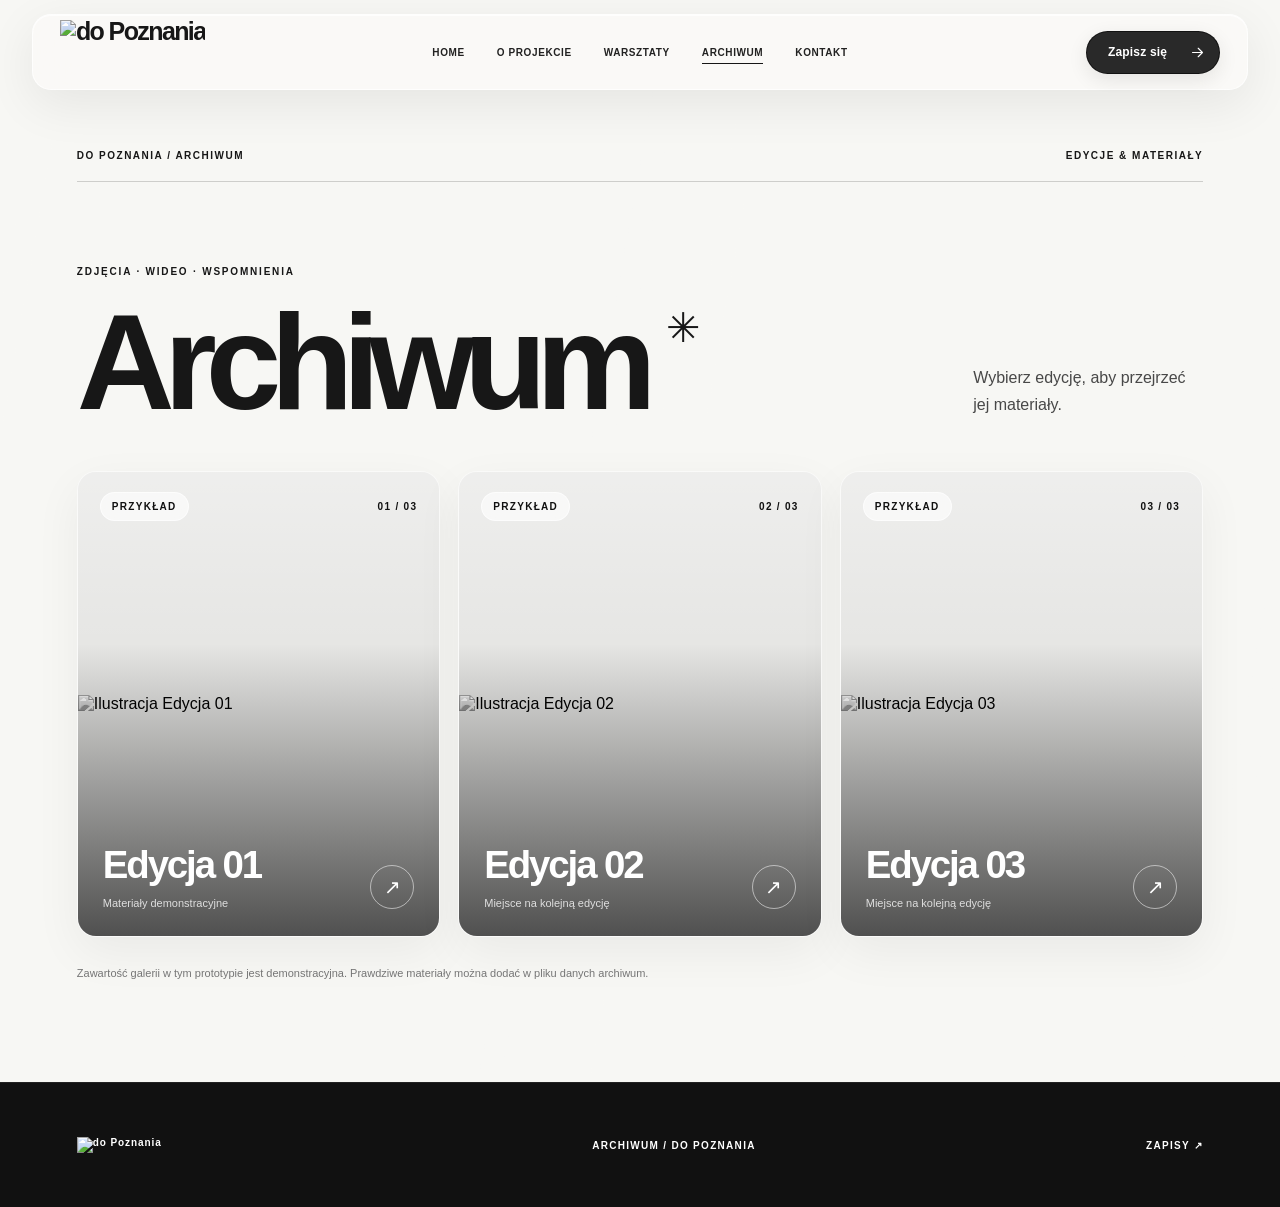
==== archiwum.html @ 4ca36627 "Add files via upload" ====
<!doctype html><html lang="pl"><head><meta charset="utf-8"><meta name="viewport" content="width=device-width,initial-scale=1"><title>Archiwum — do Poznania</title><meta name="description" content="Archiwum zdjęć i filmów z edycji do Poznania."><link rel="stylesheet" href="styles.css"><link rel="stylesheet" href="archive.css"></head><body class="archive-page">
<header class="header archive-header"><a class="brand" href="./index.html#start" aria-label="do Poznania — strona główna"><img class="logo-art" src="assets/original-logo-extracted.png" alt="do Poznania"></a><nav class="header__nav" aria-label="Nawigacja główna"><a href="./index.html#start">HOME</a><a href="./index.html#idea">O PROJEKCIE</a><a href="./index.html#upcoming">WARSZTATY</a><a href="./archiwum.html" class="active" aria-current="page">ARCHIWUM</a><a href="./index.html#contact">KONTAKT</a></nav><div class="header__right"><a class="header__cta" href="./index.html#zapisz-sie"><span>Zapisz się</span><svg viewBox="0 0 24 24" fill="none" aria-hidden="true"><path d="M5 12h14m-6-6 6 6-6 6" stroke="currentColor" stroke-width="1.6" stroke-linecap="round" stroke-linejoin="round"/></svg></a><button class="menu-btn" id="archiveMenuButton" aria-label="Otwórz menu" aria-expanded="false" aria-controls="archiveMenu"><i></i><i></i><span>MENU</span></button></div></header>
<div class="archive-mobile-menu" id="archiveMenu" hidden><a href="./index.html">Home</a><a href="./index.html#idea">O projekcie</a><a href="./index.html#upcoming">Warsztaty</a><a href="./archiwum.html">Archiwum</a><a href="./index.html#contact">Kontakt</a><a href="./index.html#zapisz-sie">Zapisz się</a></div>
<main class="archive-main"><div class="archive-ambient" aria-hidden="true"></div><div class="archive-shell"><div class="archive-topline"><span>DO POZNANIA / ARCHIWUM</span><span>EDYCJE & MATERIAŁY</span></div><div id="archiveLanding" class="archive-landing"><header class="archive-intro"><div><span class="archive-kicker">ZDJĘCIA · WIDEO · WSPOMNIENIA</span><h1>Archiwum<span class="archive-title-star">✳</span></h1></div><p>Wybierz edycję, aby przejrzeć jej materiały.</p></header><div class="edition-grid" id="editionGrid"></div><p class="archive-info">Zawartość galerii w tym prototypie jest demonstracyjna. Prawdziwe materiały można dodać w pliku danych archiwum.</p></div><section id="editionView" class="edition-view" hidden aria-live="polite"><div class="edition-toolbar"><button id="backToEditions" class="back-link" type="button">← Wszystkie edycje</button><span id="editionPosition">ARCHIWUM / EDYCJA</span></div><div class="edition-heading"><div><span class="archive-kicker">ARCHIWUM / WYBRANA EDYCJA</span><h2 id="editionTitle">Edycja</h2><p id="editionSubtitle"></p></div><div class="edition-counter"><span id="editionCount">00</span><small>MATERIAŁÓW</small></div></div><div class="gallery-controls"><div class="gallery-filters" role="group" aria-label="Filtruj materiały"><button data-filter="all" class="active" aria-pressed="true">Wszystko</button><button data-filter="photo" aria-pressed="false">Zdjęcia</button><button data-filter="video" aria-pressed="false">Wideo</button></div><span id="filterCount" class="filter-count"></span></div><div class="media-grid" id="mediaGrid"></div><div class="gallery-empty" id="galleryEmpty" hidden><span>✳</span><h3>Brak materiałów</h3><p>Ta edycja nie ma jeszcze plików w wybranej kategorii.</p></div></section></div></main>
<footer class="archive-footer"><a href="./index.html"><img src="assets/logo-white-footer.png" alt="do Poznania"></a><span>ARCHIWUM / DO POZNANIA</span><a href="./index.html#zapisz-sie">ZAPISY ↗</a></footer>
<div class="lightbox" id="lightbox" hidden role="dialog" aria-modal="true" aria-label="Podgląd materiału"><div class="lightbox-bar"><span id="lightboxName">MATERIAŁ</span><button type="button" id="lightboxClose" aria-label="Zamknij podgląd">Zamknij ×</button></div><div class="lightbox-content" id="lightboxContent"></div><div class="lightbox-bottom"><button type="button" id="lightboxPrev">← Poprzedni</button><span id="lightboxIndex"></span><button type="button" id="lightboxNext">Następny →</button></div></div><script src="archive-data.js"></script><script src="archive.js"></script></body></html>
---- styles.css ----
:root{--ink:#111;--paper:#faf9f6;--line:#bdbbb5;--sans:Arial,Helvetica,system-ui,sans-serif}*{box-sizing:border-box}html{scroll-behavior:auto}body{margin:0;background:var(--paper);color:var(--ink);font-family:var(--sans);-webkit-font-smoothing:antialiased}button,a{font:inherit}button{cursor:pointer}a{color:inherit;text-decoration:none}button:focus-visible,a:focus-visible{outline:2px solid #111;outline-offset:5px}button:disabled{cursor:not-allowed}::selection{background:#101010;color:white}.header{position:fixed;inset:0 0 auto 0;height:94px;z-index:30;display:flex;align-items:center;justify-content:space-between;padding:0 4.3%;background:linear-gradient(#faf9f6e0,#faf9f600);pointer-events:none}.header>*{pointer-events:auto}.brand{font-size:25px;font-weight:850;letter-spacing:-1.6px;line-height:.9;white-space:nowrap}.brand>span,.footer-brand>span{font-size:1.2em}.brand small{display:block;font-size:8px;letter-spacing:1.75px;font-weight:600;margin-top:9px}.header__right{display:flex;align-items:center;gap:34px}.header__edition{font-weight:650;font-size:10px;letter-spacing:1.45px}.star{margin:0 9px;font-size:16px}.header__cta{background:#101010;color:#fff;border:1px solid #101010;padding:15px 20px;font-weight:750;letter-spacing:1.35px;font-size:10px;transition:.3s}.header__cta:hover{background:#fff;color:#111}.header__cta span{font-size:16px;margin-left:19px}.menu-btn{display:flex;gap:5px;align-items:center;border:0;background:transparent;padding:11px 0 11px 11px;position:relative}.menu-btn i{display:block;background:#111;width:24px;height:1.5px;position:absolute;top:13px;right:40px}.menu-btn i:nth-child(2){top:20px;width:16px}.menu-btn span{font-size:10px;letter-spacing:1.5px;font-weight:750;margin-left:35px}.rail{position:fixed;z-index:20;right:3.1%;top:50%;transform:translateY(-50%);display:flex;align-items:center;gap:13px;flex-direction:column}.rail__caption,.rail__bottom{font-size:8px;letter-spacing:1.4px;writing-mode:vertical-rl;font-weight:750}.rail__bottom{color:#595959}.rail__track{height:112px;width:1px;background:#aaa;position:relative;overflow:hidden}.rail__track span{position:absolute;top:0;left:0;width:100%;height:0;background:#111;transition:height .08s}.rail__chapters{display:grid;gap:14px;margin:10px 0}.rail__chapters button{border:0;background:none;color:#888;padding:3px;font-size:10px;font-weight:650;transition:.2s}.rail__chapters button.active{color:#111;font-weight:900;transform:scale(1.3)}.journey{position:relative}.stage{position:sticky;top:0;height:100vh;height:100svh;width:100%;overflow:hidden;z-index:0;pointer-events:none;background:#fbfaf8}.stage__media{position:absolute;inset:-3%;transform:scale(1.065);transform-origin:50% 58%;will-change:transform}.stage__media video,.stage__fallback{position:absolute;width:100%;height:100%;object-fit:cover;object-position:center center;inset:0}.stage__fallback{background:url('./assets/road-poster.jpg') center/cover no-repeat;z-index:-1}.stage__wash{position:absolute;inset:0;background:linear-gradient(90deg,rgba(250,249,246,.95) 0%,rgba(250,249,246,.64) 24%,rgba(250,249,246,0) 56%,rgba(250,249,246,.18) 100%);opacity:var(--wash,.66);transition:opacity .2s}.stage__grain{position:absolute;inset:0;opacity:.14;background-image:url("data:image/svg+xml,%3Csvg viewBox='0 0 180 180' xmlns='http://www.w3.org/2000/svg'%3E%3Cfilter id='n'%3E%3CfeTurbulence type='fractalNoise' baseFrequency='.62' numOctaves='2' stitchTiles='stitch'/%3E%3C/filter%3E%3Crect width='100%25' height='100%25' filter='url(%23n)' opacity='.17'/%3E%3C/svg%3E")}.stage__topshade{position:absolute;inset:0 0 auto;height:120px;background:linear-gradient(#faf9f6,transparent)}.stage__bottomshade{position:absolute;inset:auto 0 0;height:140px;background:linear-gradient(transparent,#faf9f6)}.chapter{position:relative;height:105vh;height:105svh;z-index:1;display:flex;align-items:center;padding:100px max(11%,60px) 80px max(7%,42px)}.chapter:first-of-type{margin-top:-100vh;margin-top:-100svh}.chapter__inner{width:min(100%,1220px);margin:auto;position:relative}.chapter__number{position:absolute;left:4.4%;bottom:39px;font-size:10px;font-weight:700;letter-spacing:2px}.eyebrow{display:flex;align-items:center;gap:13px;letter-spacing:2.2px;font-weight:800;font-size:10px;margin-bottom:34px}.eyebrow__line{width:32px;height:1px;background:#111}.chapter h1,.chapter h2{font-weight:900;letter-spacing:-.077em;text-transform:uppercase;line-height:.89;margin:0}.chapter h1{font-size:clamp(60px,8.2vw,145px)}.chapter h2{font-size:clamp(58px,7.3vw,125px)}.chapter h1 em,.chapter h2 em{font-style:normal;font-weight:450;letter-spacing:-.09em}.chapter--hero .chapter__inner{padding:30px 0}.hero__baseline{display:flex;align-items:end;gap:70px;margin-top:28px}.hero__baseline p{font-size:clamp(14px,1.5vw,21px);line-height:1.5;letter-spacing:-.035em;margin:0}.hero__baseline strong{font-weight:800}.text-link{border:0;background:transparent;border-bottom:1px solid #111;padding:0 0 12px;text-align:left;font-size:11px;letter-spacing:1.35px;font-weight:850}.text-link span{display:inline-block;margin-left:24px;font-size:17px;transition:.2s}.text-link:hover span{transform:translate(3px,-3px)}.hero__scroll{display:flex;align-items:center;gap:20px;margin-top:11vh;font-size:9px;font-weight:800;letter-spacing:2px}.scroll-icon{display:grid;place-items:center;border:1px solid #222;border-radius:50%;height:35px;width:35px;font-size:16px}.split{width:min(100%,1180px)}.split.left{margin-left:0;margin-right:auto;max-width:690px}.split.right{margin-left:auto;margin-right:3%;max-width:640px}.chapter__kicker{display:block;font-size:12px;font-weight:850;letter-spacing:1.5px;margin-bottom:18px}.chapter__body{font-size:clamp(16px,1.7vw,23px);line-height:1.4;max-width:500px;letter-spacing:-.035em;font-weight:450;margin:29px 0 26px}.action{border:1px solid #111;background:rgba(250,249,246,.75);color:#111;min-width:250px;padding:18px 20px;display:inline-flex;align-items:center;justify-content:space-between;gap:30px;font-size:10px;font-weight:850;letter-spacing:1.1px;transition:background .25s,color .25s,transform .25s}.action:hover{background:#111;color:#fff;transform:translateY(-3px)}.action span{font-size:19px}.action--black{background:#111;color:#fff}.action--black:hover{background:#fff;color:#111}.event-facts{display:flex;gap:15px;flex-wrap:wrap;margin:24px 0}.event-facts span{font-size:10px;font-weight:800;letter-spacing:1.5px;border:1px solid #999;padding:10px 12px;background:#faf9f6b0}.preview-row{display:flex;gap:20px;align-items:center;margin-top:28px}.preview-thumb{width:150px;height:100px;overflow:hidden;border:1px solid #d2cfc8;background:#fff}.preview-thumb img{width:100%;height:100%;object-fit:cover;filter:contrast(1.3)}.preview-copy{display:flex;flex-direction:column;align-items:start;gap:12px}.preview-copy>span{font-size:9px;font-weight:800;letter-spacing:1px}.finish{text-align:center;padding:1rem 0}.finish .eyebrow{justify-content:center}.finish__small{font-size:12px;font-weight:800;letter-spacing:1.8px;display:block;margin-bottom:22px}.finish h2{font-size:clamp(100px,15vw,235px);line-height:.79}.finish h2 em{font-weight:350}.finish p{font-size:clamp(16px,1.5vw,20px);line-height:1.55;letter-spacing:-.035em;margin:40px 0}.finish__actions{display:flex;justify-content:center;gap:12px;flex-wrap:wrap}.finish__end{display:block;margin-top:7vh;font-size:10px;font-weight:750;letter-spacing:1.8px}footer{min-height:125px;background:#111;color:#fff;display:flex;align-items:center;justify-content:space-between;gap:30px;padding:25px 5%;flex-wrap:wrap}footer>span,footer>button{font-size:9px;letter-spacing:1.2px;font-weight:750}footer button{background:transparent;color:#fff;border:0;padding:12px}.footer-brand{font-size:26px;font-weight:900;letter-spacing:-1.8px}.overlay{position:fixed;z-index:60;inset:0;background:#111;color:#fff;display:flex;flex-direction:column;padding:40px 6%;opacity:0;visibility:hidden;transform:translateY(-25px);transition:.35s}.overlay.open{opacity:1;visibility:visible;transform:none}.overlay__header,.overlay__footer{display:flex;justify-content:space-between;align-items:center;font-size:10px;font-weight:750;letter-spacing:1.5px}.overlay__close{background:transparent;color:#fff;border:1px solid #666;font-size:24px;width:50px;height:50px}.overlay nav{display:grid;margin:auto 0;width:100%}.overlay nav button{display:flex;align-items:baseline;gap:35px;color:#fff;border:0;border-bottom:1px solid #444;background:transparent;padding:12px 0;text-align:left;font-size:clamp(42px,7vw,110px);font-weight:900;letter-spacing:-.075em;line-height:1.05;transition:color .2s,padding-left .2s}.overlay nav button:hover{color:#a9a9a9;padding-left:15px}.overlay nav button small{font-size:12px;font-weight:500;letter-spacing:1px}.overlay nav button>span{font-size:28px;letter-spacing:0;margin-left:auto}.panel-backdrop{position:fixed;inset:0;z-index:70;background:#1119;visibility:hidden;opacity:0;transition:.3s;display:flex;justify-content:flex-end}.panel-backdrop.open{opacity:1;visibility:visible}.panel{background:#faf9f6;width:min(100%,720px);height:100%;padding:35px clamp(25px,5vw,65px);display:flex;flex-direction:column;transform:translateX(100%);transition:.45s cubic-bezier(.2,.7,.15,1);overflow:auto;box-shadow:-20px 0 60px #0002}.panel-backdrop.open .panel{transform:translateX(0)}.panel__top,.panel__bottom{display:flex;justify-content:space-between;gap:20px;font-size:10px;font-weight:800;letter-spacing:1.2px}.panel__top button{border:0;background:transparent;font-weight:850;letter-spacing:1px;font-size:10px}.panel__content{margin:auto 0;padding:60px 0}.panel__content .eyebrow{margin-bottom:20px}.panel__content h2{font-size:clamp(49px,6.5vw,95px);font-weight:900;letter-spacing:-.08em;line-height:.92;margin:0 0 30px;text-transform:uppercase}.panel__content p{font-size:19px;line-height:1.5;letter-spacing:-.025em;max-width:540px}.panel__content .fine{font-size:12px;line-height:1.65;color:#555;letter-spacing:0}.panel__content .panel-fact{border-top:1px solid #bcb9b3;padding:18px 0;display:flex;justify-content:space-between;gap:12px;font-size:12px;font-weight:750}.panel__content .panel-fact b{font-weight:700}.panel__content .panel-cta{margin-top:25px}.panel__bottom{padding-top:26px;border-top:1px solid #aaa}.loading{position:fixed;z-index:100;inset:0;background:#faf9f6;display:flex;align-items:center;justify-content:center;flex-direction:column;gap:18px;transition:opacity .55s,visibility .55s}.loading.done{opacity:0;visibility:hidden}.loading__logo{font-size:clamp(34px,6vw,70px);font-weight:900;letter-spacing:-.08em}.loading__sub{font-size:10px;font-weight:800;letter-spacing:2px}.loading__line{width:130px;height:1px;background:#ccc;overflow:hidden}.loading__line i{display:block;width:40%;height:100%;background:#111;animation:progress 1s infinite alternate}@keyframes progress{from{transform:translateX(-110%)}to{transform:translateX(350%)}}@media(min-width:1400px){.stage__media video{object-position:center 45%}}@media(max-width:850px){.header{height:78px;padding:0 5%}.brand{font-size:21px}.brand small{font-size:6px}.header__edition{display:none}.header__right{gap:16px}.header__cta{padding:12px;font-size:9px}.header__cta span{margin-left:5px}.rail{right:9px;gap:7px}.rail__caption,.rail__bottom{display:none}.rail__track{height:80px}.rail__chapters{gap:10px}.rail__chapters button{font-size:9px}.chapter{padding:90px 47px 75px 6%}.chapter h1{font-size:clamp(48px,10vw,88px)}.chapter h2{font-size:clamp(50px,9vw,90px)}.split.right{margin-right:0}.hero__baseline{gap:20px;align-items:start;flex-direction:column}.hero__scroll{margin-top:9vh}.stage__media video{object-position:center}.stage__wash{background:linear-gradient(90deg,rgba(250,249,246,.9),rgba(250,249,246,.4) 60%,rgba(250,249,246,.1))}.finish h2{font-size:clamp(75px,17vw,148px)}}@media(max-width:520px){.header__cta{display:none}.menu-btn span{font-size:9px}.chapter{height:105svh;padding:95px 38px 75px 7%}.chapter h1{font-size:clamp(47px,11.4vw,67px)}.chapter h2{font-size:clamp(49px,11vw,68px)}.eyebrow{margin-bottom:26px;font-size:9px}.chapter__body{font-size:17px;max-width:320px}.chapter__kicker{font-size:10px}.chapter__number{bottom:28px;left:7%;font-size:9px}.hero__baseline p{font-size:16px}.hero__scroll{font-size:8px}.finish h2{font-size:clamp(70px,17vw,100px)}.finish p{font-size:15px}.finish__small{font-size:9px}.finish__actions{flex-direction:column;align-items:stretch}.finish__actions .action{width:100%}.finish__end{font-size:8px}.preview-thumb{width:115px;height:84px;flex-shrink:0}.preview-copy>span{font-size:8px}.preview-copy .text-link{font-size:9px}.event-facts span{font-size:9px}.stage__media{inset:-12% -35%;}.stage__media video{object-position:52% center}footer{display:grid;gap:15px}.overlay nav button{font-size:clamp(42px,11vw,70px)}.overlay{padding:35px 7%}.panel__content{padding:45px 0}.panel__content h2{font-size:58px}.panel__bottom{font-size:8px}}@media(prefers-reduced-motion:reduce){*,*::before,*::after{scroll-behavior:auto!important;animation-duration:.01ms!important;transition-duration:.01ms!important}.stage__media{transform:none!important}}

/* V3 — restrained identity. The scroll video and its synchronization are unchanged. */
:root{--sans:Inter,"Helvetica Neue",Arial,system-ui,sans-serif}
.header{height:82px;padding:0 4%;background:linear-gradient(to bottom,rgba(250,249,246,.9),rgba(250,249,246,0))}
.brand{display:flex;align-items:center;width:175px;height:55px;overflow:visible}
.brand .logo-art{width:100%;height:100%;object-fit:contain;object-position:left center}
.loading__logo{display:block;width:min(55vw,300px)}.loading__logo .logo-art{display:block;width:100%;height:auto}
.footer-brand{display:block;width:142px}.footer-brand .logo-art{display:block;width:100%;height:auto;filter:invert(1)}
.chapter{padding:90px max(8%,50px) 70px max(7%,42px)}
.chapter__inner{width:min(100%,1160px)}
.chapter h1,.chapter h2,.finish h2{font-family:var(--sans);font-size:clamp(36px,4.4vw,70px);font-weight:450;letter-spacing:-.055em;line-height:1.08;text-transform:none;max-width:550px}
.chapter--hero h1{font-size:clamp(47px,5.6vw,85px);font-weight:450}
.chapter--hero .chapter__inner{padding:0}
.split.left,.split.right{max-width:470px}
.split.right{margin-right:5%}
.eyebrow{font-size:10px;font-weight:500;letter-spacing:1.3px;margin-bottom:15px;gap:10px}
.eyebrow__line{width:21px}
.chapter__body,.finish p{font-size:clamp(13px,1.03vw,16px);font-weight:400;letter-spacing:-.005em;line-height:1.65;max-width:365px;margin:17px 0 18px}
.action--minimal{background:transparent;border:0;border-bottom:1px solid #111;padding:6px 0 9px;min-width:0;display:inline-flex;font-size:11px;font-weight:500;letter-spacing:.01em;text-transform:none;gap:28px}
.action--minimal:hover{background:transparent;color:#111;transform:none;opacity:.55}
.chapter__number{font-size:9px;letter-spacing:1px;font-weight:400;opacity:.6}
.stage__wash{opacity:var(--wash,.4)}
.rail{opacity:.65}
.header__cta{background:transparent;color:#111;border:1px solid #111;font-size:10px;font-weight:500;letter-spacing:.01em;padding:12px 16px}
.header__cta:hover{background:#111;color:#fff}
.menu-btn span{font-weight:500;letter-spacing:.04em}
.overlay nav button{font-size:clamp(34px,5vw,76px);font-weight:450;letter-spacing:-.045em;padding:14px 0}
.panel__content h2{font-size:clamp(36px,4.3vw,63px);font-weight:450;letter-spacing:-.04em;text-transform:none;line-height:1.1}
.panel__content p{font-size:16px}
.panel__content .fine{font-size:12px}
@media(max-width:850px){.chapter h1,.chapter h2,.finish h2{font-size:clamp(33px,7vw,54px)}.chapter--hero h1{font-size:clamp(43px,9vw,65px)}.brand{width:145px}.chapter{padding:85px 54px 70px 7%}.stage__wash{opacity:var(--wash,.58)}}
@media(max-width:520px){.brand{width:132px}.chapter{padding:92px 48px 66px 7%}.chapter h1,.chapter h2,.finish h2{font-size:clamp(32px,9vw,46px)}.chapter--hero h1{font-size:clamp(40px,10vw,54px)}.chapter__body{font-size:13px;max-width:260px}.overlay nav button{font-size:clamp(37px,9vw,52px)}}

/* V4 — editorial typography, readable panels, full-page scroll journey */
:root{--paper:#fbfaf7;--ink:#131313;--sans:"Helvetica Neue",Arial,Helvetica,sans-serif}
html{scroll-padding-top:0;scroll-behavior:smooth}
.header{height:88px;padding:0 clamp(22px,4.2vw,72px);display:grid;grid-template-columns:minmax(155px,1fr) auto minmax(155px,1fr);align-items:center;gap:22px;background:rgba(251,250,247,.88);backdrop-filter:blur(18px);-webkit-backdrop-filter:blur(18px);border-bottom:1px solid rgba(19,19,19,.12)}
.header__nav{display:flex;gap:clamp(15px,2.5vw,40px);align-items:center;justify-content:center;height:100%;white-space:nowrap}
.header__nav a{font-size:10px;letter-spacing:.085em;font-weight:750;color:#222;position:relative;padding:13px 0;transition:opacity .2s}
.header__nav a:after{content:"";height:1px;background:#161616;position:absolute;bottom:7px;left:0;right:100%;transition:right .25s}
.header__nav a:hover:after,.header__nav a.active:after{right:0}
.header__right{justify-content:flex-end;gap:18px}
.header__cta{background:#141414;color:#fff;border:1px solid #141414;font-size:10px;font-weight:750;letter-spacing:.075em;padding:15px 19px;white-space:nowrap;transition:.2s}
.header__cta:hover{background:transparent;color:#111}
.header__cta span{margin-left:16px}
.menu-btn{display:none}
.brand{width:158px;height:69px;overflow:hidden}.brand .logo-art{width:100%;height:100%;object-fit:contain;object-position:left center;mix-blend-mode:multiply}
.chapter{height:105svh;padding:120px clamp(28px,8.2vw,140px) 80px;scroll-margin-top:0}
.chapter__inner{width:100%;margin:auto;max-width:1300px}
.split.left,.split.right{max-width:1300px;margin:auto}
.chapter__card{display:inline-block;min-width:min(390px,100%);max-width:min(465px,100%);padding:clamp(26px,3.1vw,46px);background:rgba(252,251,248,.78);border:1px solid rgba(19,19,19,.13);box-shadow:0 15px 58px rgba(14,14,14,.065);backdrop-filter:blur(22px);-webkit-backdrop-filter:blur(22px);border-radius:3px;position:relative}
.chapter--hero .chapter__card{max-width:min(515px,100%)}
.chapter--hero .chapter__inner{padding:0}
.chapter h1,.chapter h2,.finish h2{font-family:var(--sans);font-weight:690;font-size:clamp(47px,5vw,79px);letter-spacing:-.065em;line-height:1.01;max-width:none;margin:0;text-transform:none}
.chapter--hero h1{font-size:clamp(49px,5.4vw,80px);font-weight:650}
.chapter .eyebrow,.registration-intro .eyebrow{font-size:10px;letter-spacing:.12em;font-weight:730;margin:0 0 20px;display:block}
.chapter__body{font-size:clamp(14px,1.02vw,16px);max-width:370px;line-height:1.6;letter-spacing:-.014em;color:#383838;margin:18px 0 27px}
.chapter__link{border:0;border-bottom:1px solid rgba(10,10,10,.7);background:transparent;padding:0 0 9px;font-size:12px;font-weight:700;letter-spacing:.01em;display:inline-flex;align-items:center;gap:37px;transition:gap .22s,opacity .22s;color:#111;cursor:pointer}
.chapter__link:hover{gap:47px;opacity:.66}
.chapter__link span{font-size:17px}
.chapter--idea .chapter__inner,.chapter--community .chapter__inner{display:flex;justify-content:flex-start}
.chapter--workshops .chapter__inner,.chapter--archive .chapter__inner{display:flex;justify-content:flex-end}
.chapter--destination .chapter__inner{display:flex;justify-content:flex-start}
.chapter__media-tag{display:none}
.rail{right:16px;border:1px solid rgba(0,0,0,.1);border-radius:30px;padding:14px 8px;background:rgba(255,255,255,.8);backdrop-filter:blur(14px);opacity:1}
.rail__chapters{gap:9px}.rail__chapters button{font-size:9px}.rail__track{height:83px}
.stage__wash{background:linear-gradient(90deg,rgba(250,249,246,.54),rgba(250,249,246,.08) 40%,rgba(250,249,246,.03) 70%,rgba(250,249,246,.23));opacity:var(--wash,.45)}
.stage__topshade{height:86px}.stage__bottomshade{height:80px}
.chapter--registration{height:auto;min-height:100svh;display:flex;align-items:center;justify-content:center;padding:145px clamp(25px,7vw,120px) 100px}
.registration-layout{display:grid;grid-template-columns:minmax(220px,.8fr) minmax(0,1.2fr);align-items:center;gap:clamp(30px,5vw,100px);width:min(1160px,100%);margin:auto}
.registration-intro{max-width:430px}.registration-intro h2{font-size:clamp(43px,5vw,78px);font-weight:690;letter-spacing:-.064em;line-height:1.02}.registration-intro p{font-size:16px;line-height:1.65;margin:25px 0;color:#242424;max-width:330px}.registration-note{font-size:11px;line-height:1.65;color:#585858;display:block;max-width:290px}
.registration-glass{background:rgba(255,255,255,.77);backdrop-filter:blur(25px);-webkit-backdrop-filter:blur(25px);border:1px solid rgba(20,20,20,.19);box-shadow:0 20px 85px rgba(0,0,0,.12);padding:clamp(25px,3.4vw,52px);border-radius:5px}
.form-top{display:flex;justify-content:space-between;gap:20px;border-bottom:1px solid #ccc9c3;padding:0 0 25px;margin-bottom:31px;font-size:9px;font-weight:750;letter-spacing:.12em}
.form-grid{display:grid;grid-template-columns:1fr 1fr;gap:20px}
.field{display:flex;flex-direction:column;gap:12px;margin-bottom:27px;font-size:10px;letter-spacing:.07em;font-weight:720}.field small{font-weight:450;font-size:9px;letter-spacing:0}
.field input,.field textarea{width:100%;font:400 14px var(--sans);border:0;border-bottom:1px solid #aba9a2;background:rgba(255,255,255,.34);outline:none;border-radius:0;padding:12px 0;color:#121212;resize:vertical;transition:border-color .2s}
.field input:focus,.field textarea:focus{border-bottom:2px solid #111}.field input::placeholder,.field textarea::placeholder{color:#85827e}
.consent{display:flex;align-items:flex-start;gap:11px;font-size:11px;line-height:1.5;margin:0 0 25px;cursor:pointer}.consent input{accent-color:#111;width:17px;height:17px;flex-shrink:0;margin:0}
.submit-cta{background:#111;color:#fff;border:1px solid #111;display:flex;justify-content:space-between;align-items:center;width:100%;padding:19px 22px;font-size:11px;font-weight:800;letter-spacing:.075em;transition:background .2s,color .2s}.submit-cta:hover{background:transparent;color:#111}.submit-cta span:last-child{font-size:20px}
.form-disclaimer{font-size:10px;line-height:1.65;color:#6b6863;margin:18px 0 0}
.overlay nav a{display:flex;align-items:baseline;gap:30px;color:#fff;border-bottom:1px solid #444;padding:12px 0;font-size:clamp(38px,5vw,75px);font-weight:580;letter-spacing:-.05em;transition:padding-left .2s}
.overlay nav a:hover{padding-left:16px}.overlay nav a small{font-size:12px;font-weight:500;letter-spacing:1px}.overlay nav a span{margin-left:auto;font-size:26px}
footer a{font-size:10px;letter-spacing:.09em;font-weight:750}footer .footer-brand{width:150px;background:#fbfaf7;padding:3px}
.thankyou-page{min-height:100svh;display:grid;place-items:center;background:#faf9f6}.thankyou{width:min(550px,90%);display:flex;flex-direction:column;align-items:flex-start;gap:25px}.thankyou h1{font-size:clamp(48px,7vw,90px);letter-spacing:-.07em;margin:0}.thankyou p{font-size:18px}
@media(max-width:1200px){.header{grid-template-columns:150px 1fr 150px}.header__nav{gap:16px}.header__nav a{font-size:9px}.header__cta{padding:12px}.header__cta span{margin-left:5px}}
@media(max-width:920px){.header{display:flex;justify-content:space-between;height:78px;padding:0 5%}.header__nav{display:none}.menu-btn{display:flex}.chapter{padding:90px 50px 80px 6%}.chapter h1,.chapter h2{font-size:clamp(45px,8vw,70px)}.registration-layout{grid-template-columns:1fr;gap:28px;max-width:680px}.registration-intro{max-width:600px}.registration-intro p{margin:12px 0}.chapter--registration{padding:120px 35px 80px}.chapter--workshops .chapter__inner,.chapter--archive .chapter__inner{justify-content:flex-start}}
@media(max-width:540px){.header{height:69px}.brand{width:130px;height:58px}.header__cta{font-size:9px;padding:10px}.menu-btn span{display:none}.menu-btn i{right:3px}.menu-btn{width:28px;height:32px;padding:0}.rail{right:5px;padding:9px 4px}.rail__chapters button{font-size:8px}.chapter{height:100svh;padding:91px 35px 55px 5%}.chapter__card{min-width:0;max-width:calc(100vw - 68px);padding:24px 24px 27px;background:rgba(252,251,248,.83)}.chapter h1,.chapter h2{font-size:clamp(39px,10vw,54px)}.chapter__body{font-size:13px;margin:15px 0 20px}.chapter .eyebrow{font-size:8px;margin-bottom:14px}.chapter__link{font-size:11px}.chapter--registration{padding:115px 27px 64px}.registration-intro h2{font-size:45px}.registration-intro p{font-size:14px}.registration-glass{padding:24px 21px}.form-grid{grid-template-columns:1fr;gap:0}.form-top{font-size:8px}.stage__wash{opacity:.25}.overlay nav a{font-size:clamp(32px,8.5vw,53px)}.overlay nav a small{font-size:10px}}
@media(prefers-reduced-motion:reduce){.chapter__card,.registration-glass{backdrop-filter:none!important}}
.chapter--destination .chapter__card{text-align:left}
.chapter--destination .chapter__card .eyebrow{justify-content:flex-start}
.chapter--destination .chapter__card .chapter__body{margin-left:0;margin-right:0}


/* V5 tweaks — video rail + milky glass */
.rail{right:12px;top:50%;transform:translateY(-50%);display:flex;flex-direction:column;align-items:center;gap:16px;background:transparent;border:0;padding:0;backdrop-filter:none;-webkit-backdrop-filter:none;box-shadow:none;width:auto;}
.rail__caption{writing-mode:vertical-rl;transform:rotate(180deg);font-size:11px;letter-spacing:.24em;font-weight:720;color:#181818;text-transform:uppercase;opacity:.96;white-space:nowrap;}
.rail__track{height:110px;width:1px;background:rgba(17,17,17,.24);position:relative;overflow:hidden;}
.rail__track span{position:absolute;left:0;right:0;bottom:auto;top:0;width:100%;height:0;background:#111;transition:height .08s;}
.rail__percent{font-size:12px;letter-spacing:.18em;font-weight:760;color:#111;}
.chapter__card{background:rgba(255,255,255,.44)!important;border:1px solid rgba(255,255,255,.38)!important;box-shadow:0 18px 60px rgba(0,0,0,.08)!important;backdrop-filter:blur(26px) saturate(118%)!important;-webkit-backdrop-filter:blur(26px) saturate(118%)!important;}
.registration-glass{background:rgba(255,255,255,.48)!important;border:1px solid rgba(255,255,255,.42)!important;box-shadow:0 22px 75px rgba(0,0,0,.10)!important;backdrop-filter:blur(28px) saturate(118%)!important;-webkit-backdrop-filter:blur(28px) saturate(118%)!important;}
.field input,.field textarea{background:rgba(255,255,255,.18)!important;}
.stage__wash{background:linear-gradient(90deg,rgba(250,249,246,.36),rgba(250,249,246,.06) 42%,rgba(250,249,246,.02) 72%,rgba(250,249,246,.16))!important;opacity:var(--wash,.28)!important;}
@media(max-width:540px){.rail{right:8px;gap:12px}.rail__caption{font-size:10px;letter-spacing:.2em}.rail__track{height:92px}.rail__percent{font-size:11px}.chapter__card{background:rgba(255,255,255,.50)!important;}}

/* V6: show poster only until the ambient loop has actually started. */
.stage__fallback{z-index:0;transition:opacity .35s ease;opacity:1}
.stage__media video{z-index:1}
.video-playing .stage__fallback{opacity:0}
.video-fallback .stage__fallback{opacity:1}
@media(prefers-reduced-motion:reduce){.stage__fallback{opacity:1;z-index:3}.stage__media video{opacity:0}}


/* V7: restrained floating-glass header and CTA */
.header{height:76px;top:14px;left:clamp(12px,2.5vw,42px);right:clamp(12px,2.5vw,42px);width:auto;padding:0 clamp(14px,2.1vw,32px);background:rgba(252,251,249,.62);border:1px solid rgba(255,255,255,.72);box-shadow:0 14px 50px rgba(15,15,15,.075),inset 0 1px rgba(255,255,255,.76);backdrop-filter:blur(24px) saturate(130%);-webkit-backdrop-filter:blur(24px) saturate(130%);border-radius:19px;}
.header__cta{display:inline-flex;align-items:center;gap:22px;justify-content:space-between;background:rgba(20,20,20,.91);border:1px solid rgba(17,17,17,.92);border-radius:100px;padding:11px 13px 11px 21px;min-height:43px;letter-spacing:.015em;text-transform:none;font-size:12px;font-weight:650;white-space:nowrap;box-shadow:0 6px 20px rgba(0,0,0,.09)}
.header__cta span{margin:0!important;font-size:inherit!important}.header__cta svg{width:17px;height:17px;transition:transform .2s}.header__cta:hover{background:#222;color:#fff}.header__cta:hover svg{transform:translateX(3px)}
.header__nav a{font-size:10px;font-weight:700;letter-spacing:.06em}.header__nav a.active{opacity:.55}
.brand{width:145px;height:64px}.brand .logo-art{max-height:100%}.chapter__card{border-radius:18px!important;background:rgba(255,255,255,.40)!important;border:1px solid rgba(255,255,255,.64)!important;box-shadow:0 12px 56px rgba(25,25,25,.07),inset 0 1px rgba(255,255,255,.74)!important}
.registration-glass{border-radius:20px!important;background:rgba(255,255,255,.46)!important;border:1px solid rgba(255,255,255,.67)!important}
@media(max-width:920px){.header{height:72px;top:10px;left:12px;right:12px;padding:0 19px}.brand{height:61px}}
@media(max-width:540px){.header{height:66px;top:8px;left:8px;right:8px;padding:0 12px;border-radius:14px}.brand{height:56px;width:118px}.header__cta{display:inline-flex!important;min-height:37px;font-size:10px;padding:9px 10px 9px 14px;gap:8px}.header__cta svg{width:13px;height:13px}.header__right{gap:10px}}

/* Footer logo — genuine white mark on transparent background */
footer .footer-brand{background:transparent!important;padding:0!important;display:inline-flex;align-items:center;width:150px}
footer .footer-brand .logo-art{display:block;width:100%;height:auto;object-fit:contain;filter:none!important;mix-blend-mode:normal!important}
---- archive.css ----
/* Archive — light editorial / quiet motion / monochrome */
.archive-page{background:#f7f7f4;color:#171717;min-height:100vh}.archive-header{z-index:80}.archive-main{min-height:calc(100svh - 110px);position:relative;overflow:hidden}.archive-ambient{pointer-events:none;position:absolute;inset:0;background-image:linear-gradient(100deg,rgba(247,247,244,.94),rgba(247,247,244,.68)),url('assets/road-poster.jpg');background-size:cover;background-position:top right;opacity:.36}.archive-shell{position:relative;max-width:1480px;margin:0 auto;padding:150px clamp(24px,6vw,98px) 100px}.archive-topline{border-bottom:1px solid rgba(18,18,18,.18);padding:0 0 20px;display:flex;justify-content:space-between;gap:20px;font-size:10px;letter-spacing:.15em;font-weight:700}.archive-intro{padding:84px 0 44px;display:flex;justify-content:space-between;align-items:end;gap:30px}.archive-kicker{font-size:10px;letter-spacing:.18em;font-weight:750;display:block;margin-bottom:22px}.archive-intro h1,.edition-heading h2{font-size:clamp(68px,10.6vw,162px);line-height:.94;letter-spacing:-.08em;font-weight:660;margin:0}.archive-intro h1{display:flex;gap:20px;align-items:flex-start}.archive-title-star{font-size:clamp(20px,3.2vw,44px);font-weight:400;letter-spacing:0;margin-top:10px}.archive-intro p{font-size:16px;line-height:1.7;max-width:230px;color:#484848;margin-bottom:8px}.edition-grid{display:grid;grid-template-columns:repeat(3,minmax(0,1fr));gap:18px}.edition-card{position:relative;text-align:left;border:1px solid rgba(255,255,255,.8);border-radius:19px;overflow:hidden;min-width:0;aspect-ratio:.78;background:#e6e6e4;box-shadow:0 16px 48px rgba(0,0,0,.055);padding:0;transition:transform .35s,box-shadow .35s;isolation:isolate;cursor:pointer}.edition-card:hover{transform:translateY(-7px);box-shadow:0 28px 65px rgba(0,0,0,.12)}.edition-card img{width:100%;height:100%;object-fit:cover;filter:grayscale(1);transition:transform .75s}.edition-card:hover img{transform:scale(1.07)}.edition-card:after{content:"";position:absolute;inset:0;background:linear-gradient(180deg,rgba(255,255,255,.34),transparent 37%,rgba(9,9,9,.68) 100%);z-index:1}.edition-card-top{position:absolute;z-index:2;top:20px;left:22px;right:22px;display:flex;justify-content:space-between;align-items:center;font-size:10px;font-weight:750;letter-spacing:.13em;color:#111}.edition-card-top .edition-pill{padding:8px 11px;background:rgba(255,255,255,.61);backdrop-filter:blur(14px);border:1px solid #ffffff9e;border-radius:50px}.edition-card-bottom{z-index:2;position:absolute;left:25px;right:25px;bottom:27px;color:#fff;display:flex;justify-content:space-between;align-items:end;gap:15px}.edition-card-bottom strong{display:block;font-size:clamp(29px,3vw,48px);font-weight:630;letter-spacing:-.055em;line-height:1.1}.edition-card-bottom small{display:block;margin-top:10px;font-size:11px;font-weight:500;color:#ffffffca}.edition-card-bottom b{width:44px;height:44px;border:1px solid #ffffff88;border-radius:50%;display:grid;place-items:center;font-size:20px;font-weight:400;flex-shrink:0}.archive-info{font-size:11px;line-height:1.7;color:#777;margin:27px 0 0}.edition-toolbar{display:flex;align-items:center;justify-content:space-between;gap:30px;margin:42px 0 69px;font-size:10px;letter-spacing:.11em;font-weight:700}.back-link{background:transparent;border:0;padding:10px 0;font-size:12px;cursor:pointer;font-weight:620;text-align:left}.back-link:hover{text-decoration:underline;text-underline-offset:5px}.edition-heading{display:flex;justify-content:space-between;align-items:end;gap:30px;padding-bottom:48px}.edition-heading h2{font-size:clamp(56px,8.5vw,118px)}.edition-heading p{margin:18px 0 0;color:#656565;font-size:15px}.edition-counter{display:flex;flex-direction:column;align-items:flex-end;gap:6px}.edition-counter>span{font-size:46px;font-weight:600;letter-spacing:-.07em;line-height:1}.edition-counter small{font-size:9px;letter-spacing:.13em}.gallery-controls{border-top:1px solid #16161633;padding:25px 0 30px;display:flex;justify-content:space-between;align-items:center;gap:15px}.gallery-filters{border:1px solid #9995;border-radius:100px;background:#ffffff80;padding:5px;display:flex;gap:3px}.gallery-filters button{border:0;background:transparent;border-radius:100px;padding:12px 22px;font-size:11px;font-weight:650;cursor:pointer;transition:.18s}.gallery-filters button.active{background:#171717;color:white}.filter-count{font-size:11px;color:#666;font-weight:650}.media-grid{display:grid;grid-template-columns:repeat(3,minmax(0,1fr));gap:16px}.media-card{position:relative;border:1px solid #fff;border-radius:15px;overflow:hidden;aspect-ratio:1.03;cursor:pointer;text-align:left;padding:0;background:#f1f1ef;box-shadow:0 7px 24px #0000000a;transition:transform .25s}.media-card:hover{transform:translateY(-4px)}.media-card img{width:100%;height:100%;object-fit:cover;filter:grayscale(1)}.media-card .media-overlay{position:absolute;inset:auto 0 0;background:linear-gradient(transparent,#0009);color:#fff;padding:36px 20px 17px;display:flex;align-items:end;justify-content:space-between;gap:12px;font-size:12px;font-weight:650}.media-type{position:absolute;top:14px;left:14px;background:#fff9;backdrop-filter:blur(12px);border-radius:50px;padding:7px 10px;font-size:9px;font-weight:750;letter-spacing:.11em}.play-badge{position:absolute;top:50%;left:50%;transform:translate(-50%,-50%);width:58px;height:58px;display:grid;place-items:center;border:1px solid #fff;backdrop-filter:blur(8px);border-radius:50%;background:#ffffff55;font-size:23px}.gallery-empty{text-align:center;padding:85px 20px;background:#ffffff78;border:1px solid #fff;border-radius:20px}.gallery-empty span{font-size:34px}.gallery-empty h3{font-size:32px;font-weight:580;letter-spacing:-.05em;margin:12px 0}.gallery-empty p{color:#777}.archive-footer{background:#efefec;border-top:1px solid #ddd;padding:24px 6%;display:flex;justify-content:space-between;align-items:center;gap:25px}.archive-footer img{width:125px;display:block;mix-blend-mode:multiply}.archive-footer span,.archive-footer a:last-child{font-size:10px;font-weight:700;letter-spacing:.13em}.lightbox[hidden],.archive-mobile-menu[hidden],.edition-view[hidden],.archive-landing[hidden],.gallery-empty[hidden]{display:none!important}.lightbox{position:fixed;z-index:120;inset:0;background:rgba(11,11,11,.96);display:flex;flex-direction:column;color:#fff;padding:24px clamp(20px,4vw,55px)}.lightbox-bar,.lightbox-bottom{display:flex;align-items:center;justify-content:space-between;gap:20px;font-size:11px;font-weight:650;letter-spacing:.1em}.lightbox-bar button,.lightbox-bottom button{border:1px solid #ffffff65;color:#fff;background:transparent;border-radius:100px;padding:12px 18px;cursor:pointer}.lightbox-content{flex:1;min-height:0;display:grid;place-items:center;padding:25px 0}.lightbox-content img,.lightbox-content video{max-height:70vh;max-width:100%;width:auto;height:auto;object-fit:contain;border-radius:7px}.lightbox-content video{width:min(100%,1100px)}.archive-mobile-menu{position:fixed;z-index:79;top:92px;left:12px;right:12px;background:#fffffff5;backdrop-filter:blur(22px);border:1px solid #fff;border-radius:17px;box-shadow:0 18px 45px #0002;padding:15px;display:flex;flex-direction:column}.archive-mobile-menu a{font-weight:650;padding:16px;border-bottom:1px solid #ddd}.archive-mobile-menu a:last-child{border:0}.archive-page .menu-btn{display:none}.archive-page .header__cta{font-size:12px}.archive-page .header__nav a.active:after{right:0}.archive-page .header__nav a.active{opacity:1}@media(max-width:920px){.archive-page .menu-btn{display:flex}.archive-page .header__nav{display:none}.archive-intro{padding-top:45px}.edition-grid{gap:12px}}@media(max-width:700px){.archive-shell{padding:115px 20px 75px}.archive-topline{font-size:8px}.archive-topline span:last-child{display:none}.archive-intro{display:block;padding:55px 0 27px}.archive-intro h1{font-size:clamp(60px,14vw,100px)}.archive-intro p{margin:22px 0 0}.edition-grid{grid-template-columns:1fr}.edition-card{aspect-ratio:1.18}.edition-card-bottom strong{font-size:39px}.edition-toolbar{margin:28px 0 35px}.edition-heading{padding-bottom:35px}.edition-counter>span{font-size:35px}.media-grid{grid-template-columns:repeat(2,minmax(0,1fr));gap:10px}.gallery-filters button{padding:10px 12px;font-size:10px}.filter-count{font-size:9px}.archive-footer{flex-wrap:wrap}.archive-footer span{display:none}}@media(max-width:420px){.media-grid{grid-template-columns:1fr}.media-card{aspect-ratio:1.25}.edition-heading h2{font-size:55px}.gallery-controls{align-items:flex-start;flex-direction:column}}@media(prefers-reduced-motion:reduce){.edition-card,.edition-card img,.media-card{transition:none!important}}

/* Archive footer matches the main site */
.archive-footer{background:#111;color:#fff;border-top:1px solid #222}
.archive-footer a{color:#fff}
.archive-footer img{mix-blend-mode:normal!important;filter:none!important;width:125px;height:auto}
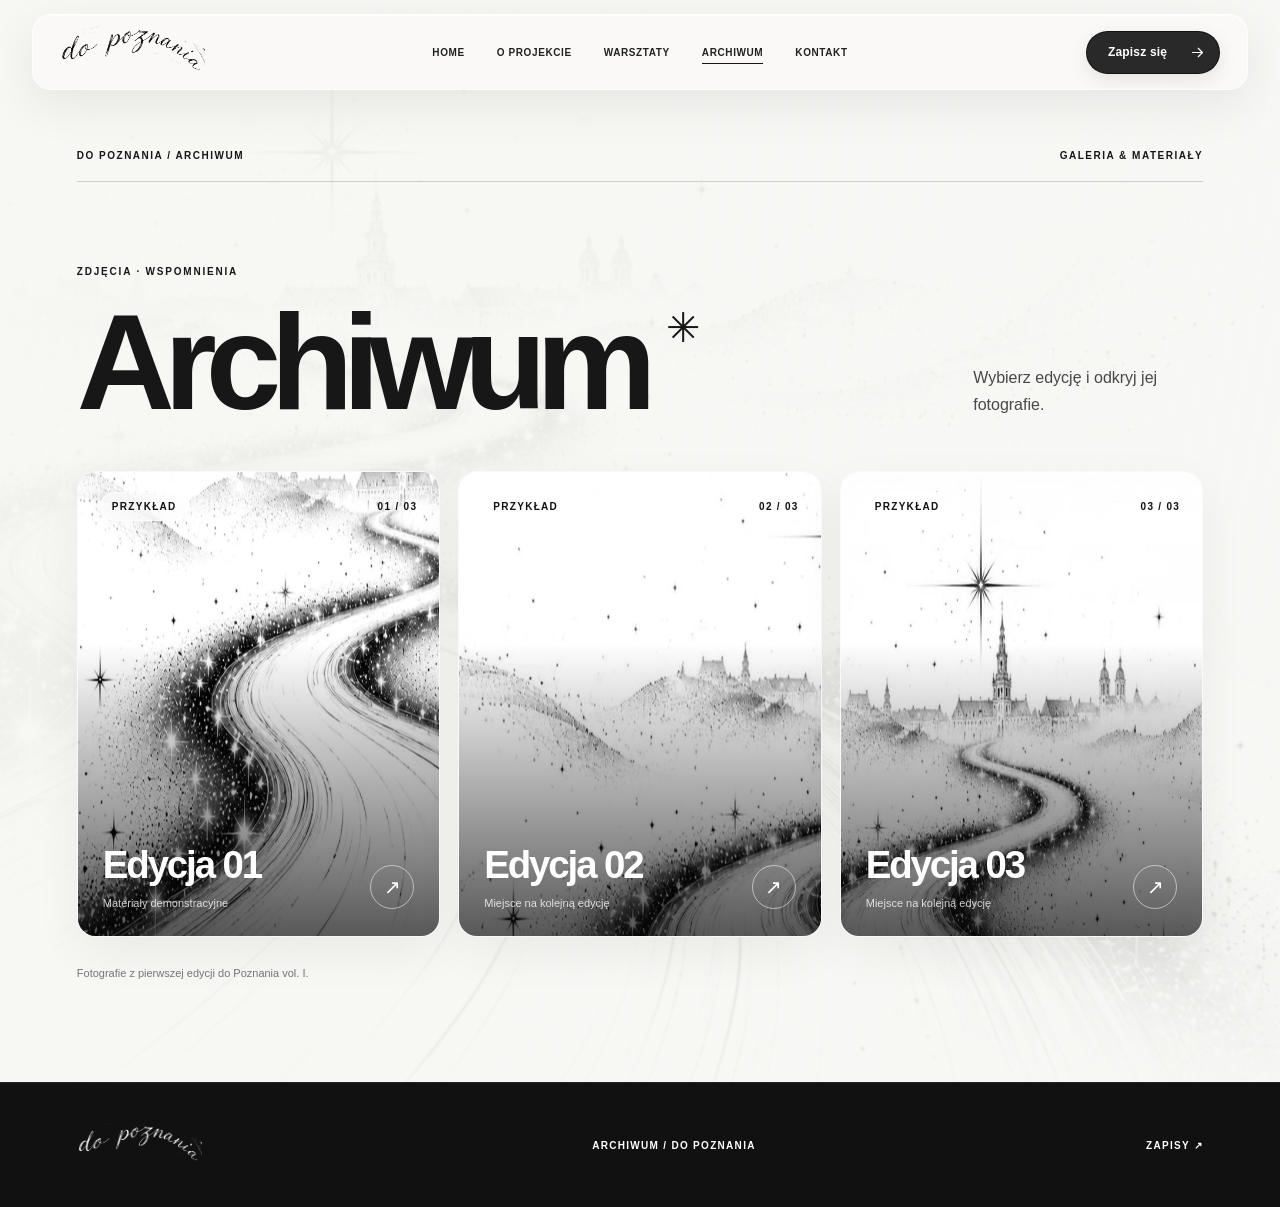
==== commit 3085f3ca: "Update archiwum.html" ====
--- a/archiwum.html
+++ b/archiwum.html
@@ -1,6 +1,6 @@
 <!doctype html><html lang="pl"><head><meta charset="utf-8"><meta name="viewport" content="width=device-width,initial-scale=1"><title>Archiwum — do Poznania</title><meta name="description" content="Archiwum zdjęć i filmów z edycji do Poznania."><link rel="stylesheet" href="styles.css"><link rel="stylesheet" href="archive.css"></head><body class="archive-page">
 <header class="header archive-header"><a class="brand" href="./index.html#start" aria-label="do Poznania — strona główna"><img class="logo-art" src="assets/original-logo-extracted.png" alt="do Poznania"></a><nav class="header__nav" aria-label="Nawigacja główna"><a href="./index.html#start">HOME</a><a href="./index.html#idea">O PROJEKCIE</a><a href="./index.html#upcoming">WARSZTATY</a><a href="./archiwum.html" class="active" aria-current="page">ARCHIWUM</a><a href="./index.html#contact">KONTAKT</a></nav><div class="header__right"><a class="header__cta" href="./index.html#zapisz-sie"><span>Zapisz się</span><svg viewBox="0 0 24 24" fill="none" aria-hidden="true"><path d="M5 12h14m-6-6 6 6-6 6" stroke="currentColor" stroke-width="1.6" stroke-linecap="round" stroke-linejoin="round"/></svg></a><button class="menu-btn" id="archiveMenuButton" aria-label="Otwórz menu" aria-expanded="false" aria-controls="archiveMenu"><i></i><i></i><span>MENU</span></button></div></header>
 <div class="archive-mobile-menu" id="archiveMenu" hidden><a href="./index.html">Home</a><a href="./index.html#idea">O projekcie</a><a href="./index.html#upcoming">Warsztaty</a><a href="./archiwum.html">Archiwum</a><a href="./index.html#contact">Kontakt</a><a href="./index.html#zapisz-sie">Zapisz się</a></div>
-<main class="archive-main"><div class="archive-ambient" aria-hidden="true"></div><div class="archive-shell"><div class="archive-topline"><span>DO POZNANIA / ARCHIWUM</span><span>EDYCJE & MATERIAŁY</span></div><div id="archiveLanding" class="archive-landing"><header class="archive-intro"><div><span class="archive-kicker">ZDJĘCIA · WIDEO · WSPOMNIENIA</span><h1>Archiwum<span class="archive-title-star">✳</span></h1></div><p>Wybierz edycję, aby przejrzeć jej materiały.</p></header><div class="edition-grid" id="editionGrid"></div><p class="archive-info">Zawartość galerii w tym prototypie jest demonstracyjna. Prawdziwe materiały można dodać w pliku danych archiwum.</p></div><section id="editionView" class="edition-view" hidden aria-live="polite"><div class="edition-toolbar"><button id="backToEditions" class="back-link" type="button">← Wszystkie edycje</button><span id="editionPosition">ARCHIWUM / EDYCJA</span></div><div class="edition-heading"><div><span class="archive-kicker">ARCHIWUM / WYBRANA EDYCJA</span><h2 id="editionTitle">Edycja</h2><p id="editionSubtitle"></p></div><div class="edition-counter"><span id="editionCount">00</span><small>MATERIAŁÓW</small></div></div><div class="gallery-controls"><div class="gallery-filters" role="group" aria-label="Filtruj materiały"><button data-filter="all" class="active" aria-pressed="true">Wszystko</button><button data-filter="photo" aria-pressed="false">Zdjęcia</button><button data-filter="video" aria-pressed="false">Wideo</button></div><span id="filterCount" class="filter-count"></span></div><div class="media-grid" id="mediaGrid"></div><div class="gallery-empty" id="galleryEmpty" hidden><span>✳</span><h3>Brak materiałów</h3><p>Ta edycja nie ma jeszcze plików w wybranej kategorii.</p></div></section></div></main>
+<main class="archive-main"><div class="archive-ambient" aria-hidden="true"></div><div class="archive-shell"><div class="archive-topline"><span>DO POZNANIA / ARCHIWUM</span><span>GALERIA & MATERIAŁY</span></div><div id="archiveLanding" class="archive-landing"><header class="archive-intro"><div><span class="archive-kicker">ZDJĘCIA · WSPOMNIENIA</span><h1>Archiwum<span class="archive-title-star">✳</span></h1></div><p>Wybierz edycję i odkryj jej fotografie.</p></header><div class="edition-grid" id="editionGrid"></div><p class="archive-info">Fotografie z pierwszej edycji do Poznania vol. I.</p></div><section id="editionView" class="edition-view" hidden aria-live="polite"><div class="edition-toolbar"><button id="backToEditions" class="back-link" type="button">← Wszystkie edycje</button><span id="editionPosition">ARCHIWUM / EDYCJA</span></div><div class="edition-heading"><div><span class="archive-kicker">ARCHIWUM / WYBRANA EDYCJA</span><h2 id="editionTitle">Edycja</h2><p id="editionSubtitle"></p></div><div class="edition-counter"><span id="editionCount">00</span><small>MATERIAŁÓW</small></div></div><div class="gallery-controls"><div class="gallery-filters" role="group" aria-label="Filtruj materiały"><button data-filter="all" class="active" aria-pressed="true">Wszystko</button><button data-filter="photo" aria-pressed="false">Zdjęcia</button><button data-filter="video" aria-pressed="false">Wideo</button></div><span id="filterCount" class="filter-count"></span></div><div class="media-grid" id="mediaGrid"></div><div class="gallery-empty" id="galleryEmpty" hidden><span>✳</span><h3>Brak materiałów</h3><p>Ta edycja nie ma jeszcze plików w wybranej kategorii.</p></div></section></div></main>
 <footer class="archive-footer"><a href="./index.html"><img src="assets/logo-white-footer.png" alt="do Poznania"></a><span>ARCHIWUM / DO POZNANIA</span><a href="./index.html#zapisz-sie">ZAPISY ↗</a></footer>
-<div class="lightbox" id="lightbox" hidden role="dialog" aria-modal="true" aria-label="Podgląd materiału"><div class="lightbox-bar"><span id="lightboxName">MATERIAŁ</span><button type="button" id="lightboxClose" aria-label="Zamknij podgląd">Zamknij ×</button></div><div class="lightbox-content" id="lightboxContent"></div><div class="lightbox-bottom"><button type="button" id="lightboxPrev">← Poprzedni</button><span id="lightboxIndex"></span><button type="button" id="lightboxNext">Następny →</button></div></div><script src="archive-data.js"></script><script src="archive.js"></script></body></html>+<div class="lightbox" id="lightbox" hidden role="dialog" aria-modal="true" aria-label="Podgląd materiału"><div class="lightbox-bar"><span id="lightboxName">MATERIAŁ</span><button type="button" id="lightboxClose" aria-label="Zamknij podgląd">Zamknij ×</button></div><div class="lightbox-content" id="lightboxContent"></div><div class="lightbox-bottom"><button type="button" id="lightboxPrev">← Poprzedni</button><span id="lightboxIndex"></span><button type="button" id="lightboxNext">Następny →</button></div></div><script src="archive-data.js"></script><script src="archive.js"></script></body></html>
--- a/styles.css
+++ b/styles.css
@@ -125,3 +125,20 @@
 /* Footer logo — genuine white mark on transparent background */
 footer .footer-brand{background:transparent!important;padding:0!important;display:inline-flex;align-items:center;width:150px}
 footer .footer-brand .logo-art{display:block;width:100%;height:auto;object-fit:contain;filter:none!important;mix-blend-mode:normal!important}
+
+
+/* V8 — photographic chapters in the scroll journey */
+.chapter--community .chapter__inner,.chapter--archive .chapter__inner{position:relative;display:flex;min-height:520px;align-items:center}
+.chapter--community .chapter__card,.chapter--archive .chapter__card{position:relative;z-index:3}
+.journey-photo-cluster{position:absolute;z-index:2;pointer-events:none;display:block;width:min(45vw,540px);height:min(57vh,510px)}
+.journey-photo-cluster--community{right:2.5%;top:50%;transform:translateY(-50%)}
+.journey-photo-cluster--archive{left:0;top:50%;transform:translateY(-50%)}
+.journey-photo{display:block;position:absolute;overflow:hidden;pointer-events:auto;border:1px solid rgba(255,255,255,.8);box-shadow:0 22px 65px rgba(0,0,0,.16);background:#eae9e6;transition:transform .45s ease,box-shadow .45s ease}
+.journey-photo img{width:100%;height:100%;object-fit:cover;display:block;filter:grayscale(1)}
+.journey-photo:hover{transform:translateY(-7px) rotate(0deg);box-shadow:0 28px 70px rgba(0,0,0,.23)}
+.journey-photo--primary{width:60%;height:77%;top:5%;right:12%;border-radius:18px;transform:rotate(3deg)}
+.journey-photo--secondary{width:42%;height:50%;bottom:0;left:0;border-radius:13px;transform:rotate(-6deg)}
+.journey-photo-cluster--archive .journey-photo--primary{left:0;right:auto;transform:rotate(-4deg)}
+.journey-photo-cluster--archive .journey-photo--secondary{left:auto;right:5%;transform:rotate(5deg)}
+@media(max-width:950px){.journey-photo-cluster{width:40vw;height:42vh;opacity:.9}.journey-photo-cluster--community{right:1%}.journey-photo-cluster--archive{left:0}.chapter--community .chapter__card,.chapter--archive .chapter__card{max-width:390px}}
+@media(max-width:650px){.chapter--community .chapter__inner,.chapter--archive .chapter__inner{min-height:65svh;align-items:flex-start;padding-top:4vh}.journey-photo-cluster{width:69vw;height:32vh;top:auto;bottom:0;left:auto;right:2%;transform:none;opacity:.92}.journey-photo-cluster--community{right:2%;top:auto;transform:none}.journey-photo-cluster--archive{left:0;top:auto;transform:none}.journey-photo--primary{width:51%;height:95%;top:0;right:8%}.journey-photo--secondary{width:34%;height:67%;bottom:2%;left:3%}.chapter--community .chapter__card,.chapter--archive .chapter__card{max-width:min(88vw,390px)}}
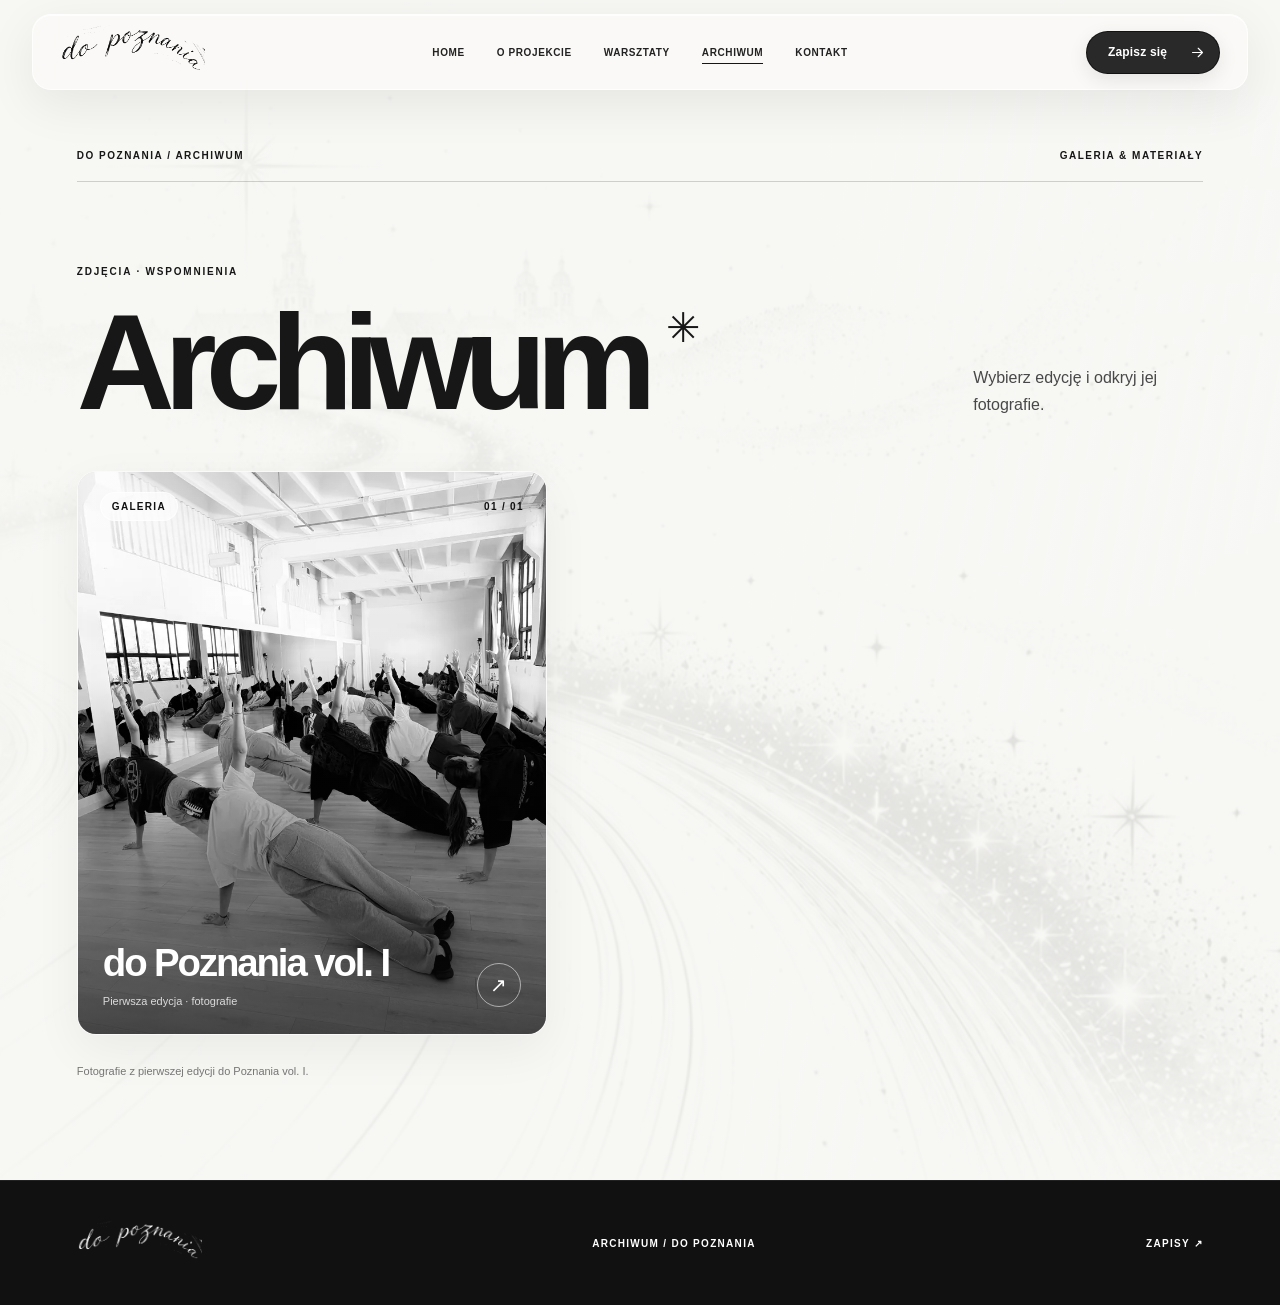
==== commit 3855c69a: "Update archiwum.html" ====
--- a/archiwum.html
+++ b/archiwum.html
@@ -1,6 +1,6 @@
 <!doctype html><html lang="pl"><head><meta charset="utf-8"><meta name="viewport" content="width=device-width,initial-scale=1"><title>Archiwum — do Poznania</title><meta name="description" content="Archiwum zdjęć i filmów z edycji do Poznania."><link rel="stylesheet" href="styles.css"><link rel="stylesheet" href="archive.css"></head><body class="archive-page">
-<header class="header archive-header"><a class="brand" href="./index.html#start" aria-label="do Poznania — strona główna"><img class="logo-art" src="assets/original-logo-extracted.png" alt="do Poznania"></a><nav class="header__nav" aria-label="Nawigacja główna"><a href="./index.html#start">HOME</a><a href="./index.html#idea">O PROJEKCIE</a><a href="./index.html#upcoming">WARSZTATY</a><a href="./archiwum.html" class="active" aria-current="page">ARCHIWUM</a><a href="./index.html#contact">KONTAKT</a></nav><div class="header__right"><a class="header__cta" href="./index.html#zapisz-sie"><span>Zapisz się</span><svg viewBox="0 0 24 24" fill="none" aria-hidden="true"><path d="M5 12h14m-6-6 6 6-6 6" stroke="currentColor" stroke-width="1.6" stroke-linecap="round" stroke-linejoin="round"/></svg></a><button class="menu-btn" id="archiveMenuButton" aria-label="Otwórz menu" aria-expanded="false" aria-controls="archiveMenu"><i></i><i></i><span>MENU</span></button></div></header>
-<div class="archive-mobile-menu" id="archiveMenu" hidden><a href="./index.html">Home</a><a href="./index.html#idea">O projekcie</a><a href="./index.html#upcoming">Warsztaty</a><a href="./archiwum.html">Archiwum</a><a href="./index.html#contact">Kontakt</a><a href="./index.html#zapisz-sie">Zapisz się</a></div>
+<header class="header archive-header"><a class="brand" href="./index.html#start" aria-label="do Poznania — strona główna"><img class="logo-art" src="assets/original-logo-extracted.png" alt="do Poznania"></a><nav class="header__nav" aria-label="Nawigacja główna"><a href="./index.html#start">HOME</a><a href="./o-projekcie.html">O PROJEKCIE</a><a href="./index.html#upcoming">WARSZTATY</a><a href="./archiwum.html" class="active" aria-current="page">ARCHIWUM</a><a href="./index.html#contact">KONTAKT</a></nav><div class="header__right"><a class="header__cta" href="./index.html#zapisz-sie"><span>Zapisz się</span><svg viewBox="0 0 24 24" fill="none" aria-hidden="true"><path d="M5 12h14m-6-6 6 6-6 6" stroke="currentColor" stroke-width="1.6" stroke-linecap="round" stroke-linejoin="round"/></svg></a><button class="menu-btn" id="archiveMenuButton" aria-label="Otwórz menu" aria-expanded="false" aria-controls="archiveMenu"><i></i><i></i><span>MENU</span></button></div></header>
+<div class="archive-mobile-menu" id="archiveMenu" hidden><a href="./index.html">Home</a><a href="./o-projekcie.html">O projekcie</a><a href="./index.html#upcoming">Warsztaty</a><a href="./archiwum.html">Archiwum</a><a href="./index.html#contact">Kontakt</a><a href="./index.html#zapisz-sie">Zapisz się</a></div>
 <main class="archive-main"><div class="archive-ambient" aria-hidden="true"></div><div class="archive-shell"><div class="archive-topline"><span>DO POZNANIA / ARCHIWUM</span><span>GALERIA & MATERIAŁY</span></div><div id="archiveLanding" class="archive-landing"><header class="archive-intro"><div><span class="archive-kicker">ZDJĘCIA · WSPOMNIENIA</span><h1>Archiwum<span class="archive-title-star">✳</span></h1></div><p>Wybierz edycję i odkryj jej fotografie.</p></header><div class="edition-grid" id="editionGrid"></div><p class="archive-info">Fotografie z pierwszej edycji do Poznania vol. I.</p></div><section id="editionView" class="edition-view" hidden aria-live="polite"><div class="edition-toolbar"><button id="backToEditions" class="back-link" type="button">← Wszystkie edycje</button><span id="editionPosition">ARCHIWUM / EDYCJA</span></div><div class="edition-heading"><div><span class="archive-kicker">ARCHIWUM / WYBRANA EDYCJA</span><h2 id="editionTitle">Edycja</h2><p id="editionSubtitle"></p></div><div class="edition-counter"><span id="editionCount">00</span><small>MATERIAŁÓW</small></div></div><div class="gallery-controls"><div class="gallery-filters" role="group" aria-label="Filtruj materiały"><button data-filter="all" class="active" aria-pressed="true">Wszystko</button><button data-filter="photo" aria-pressed="false">Zdjęcia</button><button data-filter="video" aria-pressed="false">Wideo</button></div><span id="filterCount" class="filter-count"></span></div><div class="media-grid" id="mediaGrid"></div><div class="gallery-empty" id="galleryEmpty" hidden><span>✳</span><h3>Brak materiałów</h3><p>Ta edycja nie ma jeszcze plików w wybranej kategorii.</p></div></section></div></main>
 <footer class="archive-footer"><a href="./index.html"><img src="assets/logo-white-footer.png" alt="do Poznania"></a><span>ARCHIWUM / DO POZNANIA</span><a href="./index.html#zapisz-sie">ZAPISY ↗</a></footer>
 <div class="lightbox" id="lightbox" hidden role="dialog" aria-modal="true" aria-label="Podgląd materiału"><div class="lightbox-bar"><span id="lightboxName">MATERIAŁ</span><button type="button" id="lightboxClose" aria-label="Zamknij podgląd">Zamknij ×</button></div><div class="lightbox-content" id="lightboxContent"></div><div class="lightbox-bottom"><button type="button" id="lightboxPrev">← Poprzedni</button><span id="lightboxIndex"></span><button type="button" id="lightboxNext">Następny →</button></div></div><script src="archive-data.js"></script><script src="archive.js"></script></body></html>
--- a/styles.css
+++ b/styles.css
@@ -142,3 +142,27 @@
 .journey-photo-cluster--archive .journey-photo--secondary{left:auto;right:5%;transform:rotate(5deg)}
 @media(max-width:950px){.journey-photo-cluster{width:40vw;height:42vh;opacity:.9}.journey-photo-cluster--community{right:1%}.journey-photo-cluster--archive{left:0}.chapter--community .chapter__card,.chapter--archive .chapter__card{max-width:390px}}
 @media(max-width:650px){.chapter--community .chapter__inner,.chapter--archive .chapter__inner{min-height:65svh;align-items:flex-start;padding-top:4vh}.journey-photo-cluster{width:69vw;height:32vh;top:auto;bottom:0;left:auto;right:2%;transform:none;opacity:.92}.journey-photo-cluster--community{right:2%;top:auto;transform:none}.journey-photo-cluster--archive{left:0;top:auto;transform:none}.journey-photo--primary{width:51%;height:95%;top:0;right:8%}.journey-photo--secondary{width:34%;height:67%;bottom:2%;left:3%}.chapter--community .chapter__card,.chapter--archive .chapter__card{max-width:min(88vw,390px)}}
+
+
+/* V9 — coherent glass registration and editorial poster */
+.chapter--workshops .chapter__inner{display:flex;align-items:center;justify-content:space-between;gap:clamp(24px,4vw,64px)}
+.chapter--workshops .chapter__card{flex:0 1 460px;min-width:0}
+.upcoming-poster{display:block;flex:0 0 auto;width:clamp(185px,23vw,320px);max-height:69svh;overflow:hidden;border-radius:16px;border:1px solid rgba(255,255,255,.75);box-shadow:0 30px 80px rgba(0,0,0,.18);transform:rotate(2.5deg);transition:transform .4s ease,box-shadow .4s ease;position:relative;z-index:3}
+.upcoming-poster:hover{transform:rotate(0) translateY(-8px);box-shadow:0 38px 90px rgba(0,0,0,.22)}
+.upcoming-poster img{width:100%;height:auto;max-height:69svh;object-fit:contain;display:block}
+.registration-layout{align-items:center}
+.registration-intro--glass{background:rgba(255,255,255,.74);border:1px solid rgba(255,255,255,.92);border-radius:24px;padding:clamp(25px,3.3vw,49px);box-shadow:0 18px 64px rgba(0,0,0,.11),inset 0 1px rgba(255,255,255,.95);backdrop-filter:blur(35px) saturate(140%);-webkit-backdrop-filter:blur(35px) saturate(140%);max-width:470px}
+.registration-intro--glass .eyebrow{color:#262626}
+.registration-intro--glass h2{font-size:clamp(40px,4.1vw,64px);font-weight:700;color:#101010;line-height:1.07}
+.registration-intro--glass p{color:#292929;font-size:clamp(15px,1.4vw,18px);margin:20px 0}
+.registration-intro--glass .registration-note{color:#4a4a4a;font-size:12px}
+.registration-glass{background:rgba(255,255,255,.77)!important;border:1px solid rgba(255,255,255,.92)!important;backdrop-filter:blur(34px) saturate(137%)!important;-webkit-backdrop-filter:blur(34px) saturate(137%)!important;box-shadow:0 22px 85px rgba(0,0,0,.14)!important;border-radius:24px!important}
+.form-error{font-size:13px;color:#8d2525;background:rgba(255,235,235,.8);padding:12px;border-radius:8px}
+.form-success{padding:30px 6px;max-width:500px;outline:0}
+.form-success__symbol{font-size:36px;display:block;margin-bottom:25px}
+.form-success h3{font-size:clamp(30px,3vw,52px);font-weight:660;line-height:1.1;letter-spacing:-.05em;margin:0 0 20px}
+.form-success p{color:#333;font-size:16px;line-height:1.6}
+.form-success a{font-size:12px;font-weight:700;display:inline-flex;gap:30px;border-bottom:1px solid #111;padding:12px 0;margin-top:15px}
+[hidden]{display:none!important}
+@media(max-width:920px){.chapter--workshops .chapter__inner{gap:20px}.upcoming-poster{width:clamp(150px,28vw,260px)}}
+@media(max-width:650px){.chapter--workshops .chapter__inner{flex-direction:column;align-items:flex-start;justify-content:center;gap:10px}.chapter--workshops .chapter__card{flex:0 0 auto;max-width:calc(100vw - 65px);padding:23px}.upcoming-poster{width:clamp(130px,38vw,185px);max-height:35svh;align-self:flex-end;margin-right:8%;margin-top:-12px}.upcoming-poster img{max-height:35svh}.registration-intro--glass{padding:25px}.registration-intro--glass h2{font-size:clamp(38px,9vw,54px)}}
--- a/archive.css
+++ b/archive.css
@@ -5,3 +5,15 @@
 .archive-footer{background:#111;color:#fff;border-top:1px solid #222}
 .archive-footer a{color:#fff}
 .archive-footer img{mix-blend-mode:normal!important;filter:none!important;width:125px;height:auto}
+
+
+/* V8 — genuine photographs with editorial rhythm */
+.edition-grid{grid-template-columns:minmax(0,470px)}
+.edition-card{aspect-ratio:4/4.8}
+.media-grid{grid-template-columns:repeat(3,minmax(0,1fr));align-items:start;gap:15px}
+.media-card{aspect-ratio:4/5;border-radius:12px}
+.media-card:nth-child(5n + 2),.media-card:nth-child(5n + 4){aspect-ratio:1.2}
+.media-card img{transition:transform .5s ease}
+.media-card:hover img{transform:scale(1.035)}
+@media(max-width:700px){.edition-grid{grid-template-columns:1fr}.edition-card{aspect-ratio:1.1}.media-grid{grid-template-columns:repeat(2,minmax(0,1fr))}}
+@media(max-width:420px){.media-grid{grid-template-columns:repeat(2,minmax(0,1fr));gap:8px}.media-card{aspect-ratio:3/4}.media-card .media-overlay{font-size:10px;padding:25px 10px 12px}.media-type{font-size:8px;top:8px;left:8px;padding:6px 8px}}
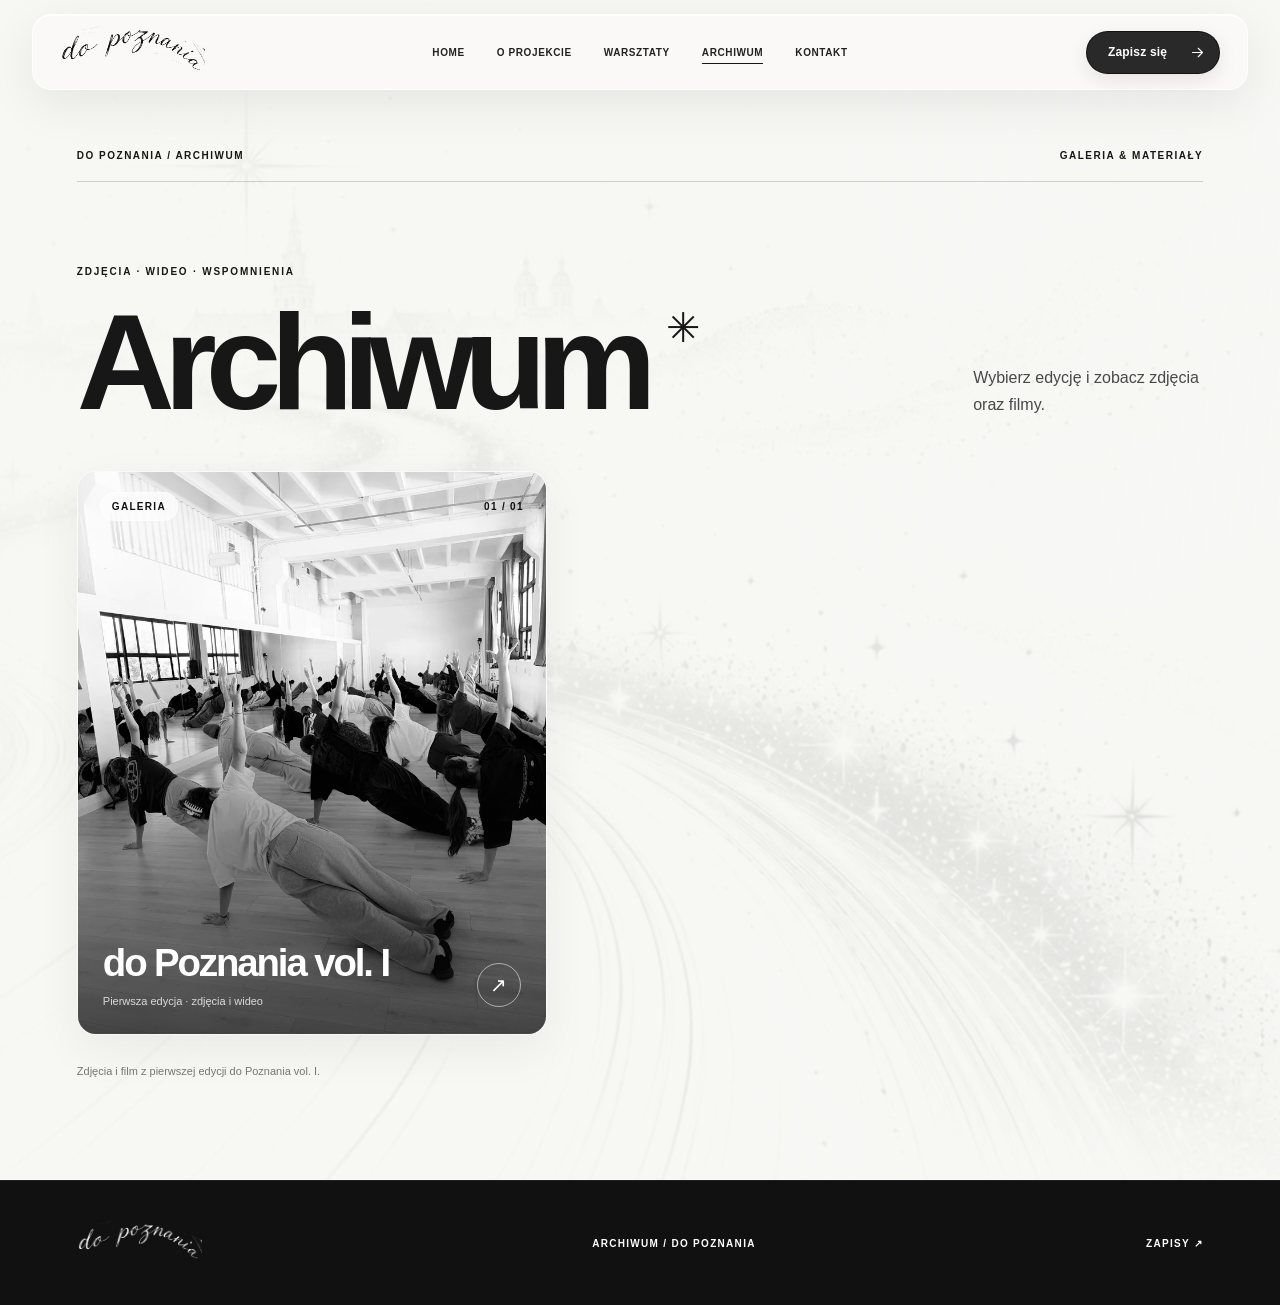
==== commit 485a63b7: "Update archiwum.html" ====
--- a/archiwum.html
+++ b/archiwum.html
@@ -1,6 +1,6 @@
 <!doctype html><html lang="pl"><head><meta charset="utf-8"><meta name="viewport" content="width=device-width,initial-scale=1"><title>Archiwum — do Poznania</title><meta name="description" content="Archiwum zdjęć i filmów z edycji do Poznania."><link rel="stylesheet" href="styles.css"><link rel="stylesheet" href="archive.css"></head><body class="archive-page">
 <header class="header archive-header"><a class="brand" href="./index.html#start" aria-label="do Poznania — strona główna"><img class="logo-art" src="assets/original-logo-extracted.png" alt="do Poznania"></a><nav class="header__nav" aria-label="Nawigacja główna"><a href="./index.html#start">HOME</a><a href="./o-projekcie.html">O PROJEKCIE</a><a href="./index.html#upcoming">WARSZTATY</a><a href="./archiwum.html" class="active" aria-current="page">ARCHIWUM</a><a href="./index.html#contact">KONTAKT</a></nav><div class="header__right"><a class="header__cta" href="./index.html#zapisz-sie"><span>Zapisz się</span><svg viewBox="0 0 24 24" fill="none" aria-hidden="true"><path d="M5 12h14m-6-6 6 6-6 6" stroke="currentColor" stroke-width="1.6" stroke-linecap="round" stroke-linejoin="round"/></svg></a><button class="menu-btn" id="archiveMenuButton" aria-label="Otwórz menu" aria-expanded="false" aria-controls="archiveMenu"><i></i><i></i><span>MENU</span></button></div></header>
 <div class="archive-mobile-menu" id="archiveMenu" hidden><a href="./index.html">Home</a><a href="./o-projekcie.html">O projekcie</a><a href="./index.html#upcoming">Warsztaty</a><a href="./archiwum.html">Archiwum</a><a href="./index.html#contact">Kontakt</a><a href="./index.html#zapisz-sie">Zapisz się</a></div>
-<main class="archive-main"><div class="archive-ambient" aria-hidden="true"></div><div class="archive-shell"><div class="archive-topline"><span>DO POZNANIA / ARCHIWUM</span><span>GALERIA & MATERIAŁY</span></div><div id="archiveLanding" class="archive-landing"><header class="archive-intro"><div><span class="archive-kicker">ZDJĘCIA · WSPOMNIENIA</span><h1>Archiwum<span class="archive-title-star">✳</span></h1></div><p>Wybierz edycję i odkryj jej fotografie.</p></header><div class="edition-grid" id="editionGrid"></div><p class="archive-info">Fotografie z pierwszej edycji do Poznania vol. I.</p></div><section id="editionView" class="edition-view" hidden aria-live="polite"><div class="edition-toolbar"><button id="backToEditions" class="back-link" type="button">← Wszystkie edycje</button><span id="editionPosition">ARCHIWUM / EDYCJA</span></div><div class="edition-heading"><div><span class="archive-kicker">ARCHIWUM / WYBRANA EDYCJA</span><h2 id="editionTitle">Edycja</h2><p id="editionSubtitle"></p></div><div class="edition-counter"><span id="editionCount">00</span><small>MATERIAŁÓW</small></div></div><div class="gallery-controls"><div class="gallery-filters" role="group" aria-label="Filtruj materiały"><button data-filter="all" class="active" aria-pressed="true">Wszystko</button><button data-filter="photo" aria-pressed="false">Zdjęcia</button><button data-filter="video" aria-pressed="false">Wideo</button></div><span id="filterCount" class="filter-count"></span></div><div class="media-grid" id="mediaGrid"></div><div class="gallery-empty" id="galleryEmpty" hidden><span>✳</span><h3>Brak materiałów</h3><p>Ta edycja nie ma jeszcze plików w wybranej kategorii.</p></div></section></div></main>
+<main class="archive-main"><div class="archive-ambient" aria-hidden="true"></div><div class="archive-shell"><div class="archive-topline"><span>DO POZNANIA / ARCHIWUM</span><span>GALERIA & MATERIAŁY</span></div><div id="archiveLanding" class="archive-landing"><header class="archive-intro"><div><span class="archive-kicker">ZDJĘCIA · WIDEO · WSPOMNIENIA</span><h1>Archiwum<span class="archive-title-star">✳</span></h1></div><p>Wybierz edycję i zobacz zdjęcia oraz filmy.</p></header><div class="edition-grid" id="editionGrid"></div><p class="archive-info">Zdjęcia i film z pierwszej edycji do Poznania vol. I.</p></div><section id="editionView" class="edition-view" hidden aria-live="polite"><div class="edition-toolbar"><button id="backToEditions" class="back-link" type="button">← Wszystkie edycje</button><span id="editionPosition">ARCHIWUM / EDYCJA</span></div><div class="edition-heading"><div><span class="archive-kicker">ARCHIWUM / WYBRANA EDYCJA</span><h2 id="editionTitle">Edycja</h2><p id="editionSubtitle"></p></div><div class="edition-counter"><span id="editionCount">00</span><small>MATERIAŁÓW</small></div></div><div class="gallery-controls"><div class="gallery-filters" role="group" aria-label="Filtruj materiały"><button data-filter="all" class="active" aria-pressed="true">Wszystko</button><button data-filter="photo" aria-pressed="false">Zdjęcia</button><button data-filter="video" aria-pressed="false">Wideo</button></div><span id="filterCount" class="filter-count"></span></div><div class="media-grid" id="mediaGrid"></div><div class="gallery-empty" id="galleryEmpty" hidden><span>✳</span><h3>Brak materiałów</h3><p>Ta edycja nie ma jeszcze plików w wybranej kategorii.</p></div></section></div></main>
 <footer class="archive-footer"><a href="./index.html"><img src="assets/logo-white-footer.png" alt="do Poznania"></a><span>ARCHIWUM / DO POZNANIA</span><a href="./index.html#zapisz-sie">ZAPISY ↗</a></footer>
 <div class="lightbox" id="lightbox" hidden role="dialog" aria-modal="true" aria-label="Podgląd materiału"><div class="lightbox-bar"><span id="lightboxName">MATERIAŁ</span><button type="button" id="lightboxClose" aria-label="Zamknij podgląd">Zamknij ×</button></div><div class="lightbox-content" id="lightboxContent"></div><div class="lightbox-bottom"><button type="button" id="lightboxPrev">← Poprzedni</button><span id="lightboxIndex"></span><button type="button" id="lightboxNext">Następny →</button></div></div><script src="archive-data.js"></script><script src="archive.js"></script></body></html>
--- a/styles.css
+++ b/styles.css
@@ -166,3 +166,31 @@
 [hidden]{display:none!important}
 @media(max-width:920px){.chapter--workshops .chapter__inner{gap:20px}.upcoming-poster{width:clamp(150px,28vw,260px)}}
 @media(max-width:650px){.chapter--workshops .chapter__inner{flex-direction:column;align-items:flex-start;justify-content:center;gap:10px}.chapter--workshops .chapter__card{flex:0 0 auto;max-width:calc(100vw - 65px);padding:23px}.upcoming-poster{width:clamp(130px,38vw,185px);max-height:35svh;align-self:flex-end;margin-right:8%;margin-top:-12px}.upcoming-poster img{max-height:35svh}.registration-intro--glass{padding:25px}.registration-intro--glass h2{font-size:clamp(38px,9vw,54px)}}
+
+/* V10 — paired event cards, genuine film preview, and glass event selector */
+.chapter--workshops .events-layout{width:100%;display:grid;grid-template-columns:minmax(210px,.85fr) minmax(0,1.55fr);align-items:center;gap:clamp(18px,3vw,52px);margin:auto}
+.chapter--workshops .events-intro{min-width:0;width:100%;max-width:390px;align-self:center;flex:none}
+.events-gallery{display:grid;grid-template-columns:repeat(2,minmax(0,1fr));gap:clamp(12px,1.8vw,25px);min-width:0;align-items:center}
+.event-tile{margin:0;min-width:0;background:rgba(255,255,255,.53);border:1px solid rgba(255,255,255,.78);border-radius:20px;overflow:hidden;box-shadow:0 18px 54px rgba(0,0,0,.11);backdrop-filter:blur(20px) saturate(115%);-webkit-backdrop-filter:blur(20px) saturate(115%);transition:transform .3s,box-shadow .3s}
+.event-tile:hover{transform:translateY(-6px);box-shadow:0 26px 65px rgba(0,0,0,.15)}
+.event-tile__poster{display:block;height:clamp(220px,43svh,430px);background:#f8f7f5;overflow:hidden}
+.event-tile__poster img{height:100%;width:100%;display:block;object-fit:contain;object-position:center}
+.event-tile__info{display:flex;align-items:center;justify-content:space-between;padding:15px 16px;gap:10px}
+.event-tile__info>div{display:flex;flex-direction:column;gap:5px}
+.event-tile__info>div span{font-size:9px;letter-spacing:.1em;font-weight:720}
+.event-tile__info strong{font-size:20px;line-height:1;font-weight:740;letter-spacing:-.04em}
+.event-tile__info a{font-size:11px;font-weight:720;white-space:nowrap;display:inline-flex;gap:9px;align-items:center;border-bottom:1px solid currentColor;padding-bottom:4px}
+.journey-film-link{position:absolute;z-index:4;display:block;width:clamp(130px,17vw,240px);aspect-ratio:16/10;overflow:hidden;border:1px solid rgba(255,255,255,.85);box-shadow:0 22px 58px rgba(0,0,0,.19);border-radius:15px;bottom:-3%;left:17%;transition:transform .3s;background:#111}
+.journey-film-link:hover{transform:translateY(-5px)}
+.journey-film-link img{width:100%;height:100%;object-fit:cover;display:block}
+.journey-film-play{position:absolute;left:50%;top:45%;transform:translate(-50%,-50%);background:rgba(255,255,255,.85);color:#111;display:grid;place-items:center;width:45px;height:45px;border-radius:50%;font-size:13px;padding-left:2px;backdrop-filter:blur(14px)}
+.journey-film-caption{position:absolute;bottom:10px;left:12px;color:white;text-shadow:0 1px 6px #111;font-size:9px;font-weight:760;letter-spacing:.11em}
+.field--event{margin:0 0 24px}
+.select-shell{position:relative;display:block;width:100%}
+.select-shell select{width:100%;min-height:53px;appearance:none;-webkit-appearance:none;color:#171717;background:rgba(255,255,255,.56);border:1px solid rgba(255,255,255,.9);outline:none;border-radius:12px;padding:14px 44px 14px 16px;font:550 14px var(--sans);box-shadow:inset 0 1px rgba(255,255,255,.9),0 5px 20px rgba(0,0,0,.05);backdrop-filter:blur(16px)}
+.select-shell select:focus-visible{outline:2px solid #171717;outline-offset:3px}
+.select-chevron{position:absolute;right:18px;top:50%;transform:translateY(-55%);pointer-events:none;font-size:22px}
+.form-grid--details{margin-top:2px}
+.form-grid--details .field input{padding:13px 0}
+@media(max-width:1100px){.chapter--workshops .events-layout{grid-template-columns:1fr;gap:22px}.chapter--workshops .events-intro{max-width:440px;padding:22px 26px}.chapter--workshops .events-intro h2{font-size:clamp(37px,5vw,52px)}.events-gallery{max-width:680px;width:100%}.event-tile__poster{height:clamp(190px,32svh,350px)}.chapter--workshops{height:auto;min-height:105svh;padding-top:115px;padding-bottom:85px}}
+@media(max-width:650px){.chapter--workshops .events-layout{display:flex;flex-direction:column;align-items:stretch;gap:14px}.chapter--workshops .events-intro{max-width:100%;width:100%}.chapter--workshops .events-intro .chapter__body{margin-bottom:0}.events-gallery{gap:10px;align-items:stretch}.event-tile{border-radius:14px}.event-tile__poster{height:clamp(190px,30svh,310px)}.event-tile__info{padding:11px 10px;flex-wrap:wrap}.event-tile__info strong{font-size:17px}.event-tile__info a{font-size:10px}.chapter--archive .journey-film-link{width:38vw;bottom:2%;left:27%}.journey-film-play{width:36px;height:36px}.chapter--workshops{min-height:100svh;padding:100px 38px 60px 6%}}
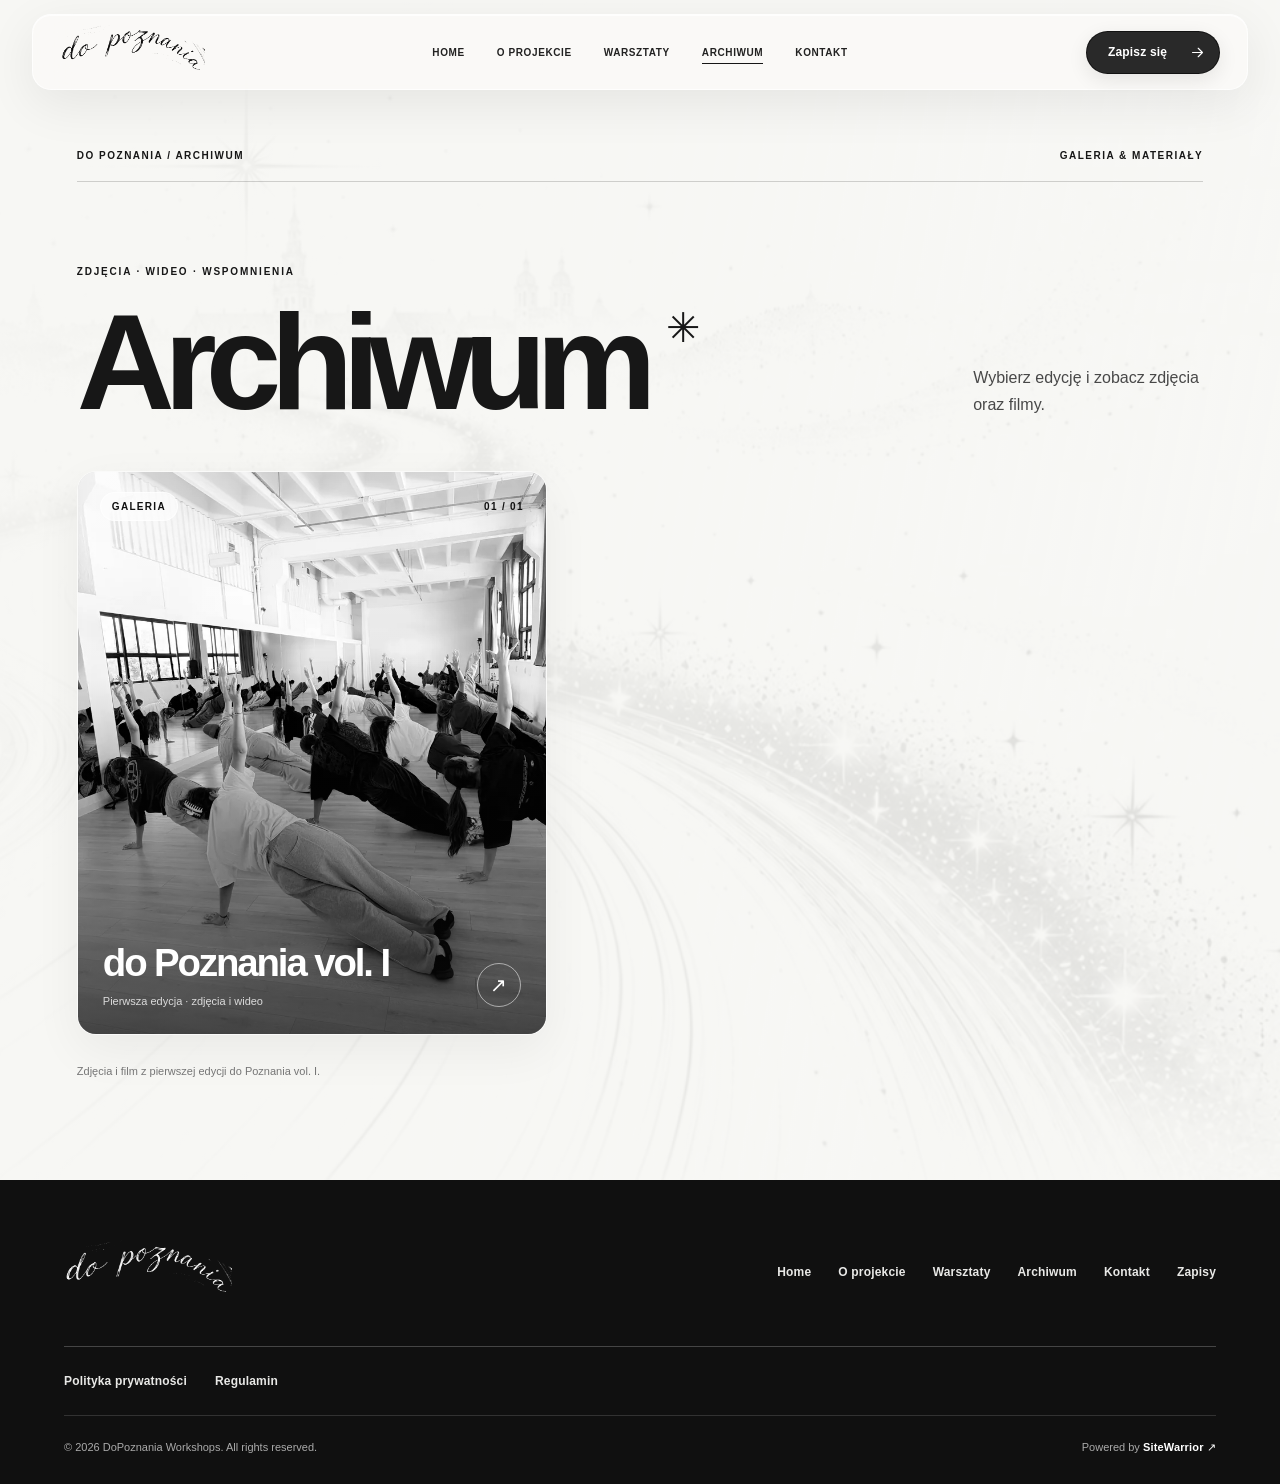
==== commit 2abf12fa: "Update archiwum.html" ====
--- a/archiwum.html
+++ b/archiwum.html
@@ -2,5 +2,5 @@
 <header class="header archive-header"><a class="brand" href="./index.html#start" aria-label="do Poznania — strona główna"><img class="logo-art" src="assets/original-logo-extracted.png" alt="do Poznania"></a><nav class="header__nav" aria-label="Nawigacja główna"><a href="./index.html#start">HOME</a><a href="./o-projekcie.html">O PROJEKCIE</a><a href="./index.html#upcoming">WARSZTATY</a><a href="./archiwum.html" class="active" aria-current="page">ARCHIWUM</a><a href="./index.html#contact">KONTAKT</a></nav><div class="header__right"><a class="header__cta" href="./index.html#zapisz-sie"><span>Zapisz się</span><svg viewBox="0 0 24 24" fill="none" aria-hidden="true"><path d="M5 12h14m-6-6 6 6-6 6" stroke="currentColor" stroke-width="1.6" stroke-linecap="round" stroke-linejoin="round"/></svg></a><button class="menu-btn" id="archiveMenuButton" aria-label="Otwórz menu" aria-expanded="false" aria-controls="archiveMenu"><i></i><i></i><span>MENU</span></button></div></header>
 <div class="archive-mobile-menu" id="archiveMenu" hidden><a href="./index.html">Home</a><a href="./o-projekcie.html">O projekcie</a><a href="./index.html#upcoming">Warsztaty</a><a href="./archiwum.html">Archiwum</a><a href="./index.html#contact">Kontakt</a><a href="./index.html#zapisz-sie">Zapisz się</a></div>
 <main class="archive-main"><div class="archive-ambient" aria-hidden="true"></div><div class="archive-shell"><div class="archive-topline"><span>DO POZNANIA / ARCHIWUM</span><span>GALERIA & MATERIAŁY</span></div><div id="archiveLanding" class="archive-landing"><header class="archive-intro"><div><span class="archive-kicker">ZDJĘCIA · WIDEO · WSPOMNIENIA</span><h1>Archiwum<span class="archive-title-star">✳</span></h1></div><p>Wybierz edycję i zobacz zdjęcia oraz filmy.</p></header><div class="edition-grid" id="editionGrid"></div><p class="archive-info">Zdjęcia i film z pierwszej edycji do Poznania vol. I.</p></div><section id="editionView" class="edition-view" hidden aria-live="polite"><div class="edition-toolbar"><button id="backToEditions" class="back-link" type="button">← Wszystkie edycje</button><span id="editionPosition">ARCHIWUM / EDYCJA</span></div><div class="edition-heading"><div><span class="archive-kicker">ARCHIWUM / WYBRANA EDYCJA</span><h2 id="editionTitle">Edycja</h2><p id="editionSubtitle"></p></div><div class="edition-counter"><span id="editionCount">00</span><small>MATERIAŁÓW</small></div></div><div class="gallery-controls"><div class="gallery-filters" role="group" aria-label="Filtruj materiały"><button data-filter="all" class="active" aria-pressed="true">Wszystko</button><button data-filter="photo" aria-pressed="false">Zdjęcia</button><button data-filter="video" aria-pressed="false">Wideo</button></div><span id="filterCount" class="filter-count"></span></div><div class="media-grid" id="mediaGrid"></div><div class="gallery-empty" id="galleryEmpty" hidden><span>✳</span><h3>Brak materiałów</h3><p>Ta edycja nie ma jeszcze plików w wybranej kategorii.</p></div></section></div></main>
-<footer class="archive-footer"><a href="./index.html"><img src="assets/logo-white-footer.png" alt="do Poznania"></a><span>ARCHIWUM / DO POZNANIA</span><a href="./index.html#zapisz-sie">ZAPISY ↗</a></footer>
+<footer class="site-footer"><div class="footer-main"><a class="footer-brand" href="./index.html#start"><img alt="do Poznania" src="./assets/logo-white-footer.png"></a><nav class="footer-links" aria-label="Nawigacja stopki"><a href="./index.html">Home</a><a href="./o-projekcie.html">O projekcie</a><a href="./index.html#upcoming">Warsztaty</a><a href="./archiwum.html">Archiwum</a><a href="./index.html#contact">Kontakt</a><a href="./index.html#zapisz-sie">Zapisy</a></nav></div><div class="footer-legal"><a href="./polityka-prywatnosci.html">Polityka prywatności</a><a href="./regulamin.html">Regulamin</a></div><div class="footer-bottom"><span>© 2026 DoPoznania Workshops. All rights reserved.</span><span>Powered by <a href="https://www.sitewarrior.eu/" target="_blank" rel="noopener noreferrer">SiteWarrior ↗</a></span></div></footer>
 <div class="lightbox" id="lightbox" hidden role="dialog" aria-modal="true" aria-label="Podgląd materiału"><div class="lightbox-bar"><span id="lightboxName">MATERIAŁ</span><button type="button" id="lightboxClose" aria-label="Zamknij podgląd">Zamknij ×</button></div><div class="lightbox-content" id="lightboxContent"></div><div class="lightbox-bottom"><button type="button" id="lightboxPrev">← Poprzedni</button><span id="lightboxIndex"></span><button type="button" id="lightboxNext">Następny →</button></div></div><script src="archive-data.js"></script><script src="archive.js"></script></body></html>
--- a/styles.css
+++ b/styles.css
@@ -194,3 +194,47 @@
 .form-grid--details .field input{padding:13px 0}
 @media(max-width:1100px){.chapter--workshops .events-layout{grid-template-columns:1fr;gap:22px}.chapter--workshops .events-intro{max-width:440px;padding:22px 26px}.chapter--workshops .events-intro h2{font-size:clamp(37px,5vw,52px)}.events-gallery{max-width:680px;width:100%}.event-tile__poster{height:clamp(190px,32svh,350px)}.chapter--workshops{height:auto;min-height:105svh;padding-top:115px;padding-bottom:85px}}
 @media(max-width:650px){.chapter--workshops .events-layout{display:flex;flex-direction:column;align-items:stretch;gap:14px}.chapter--workshops .events-intro{max-width:100%;width:100%}.chapter--workshops .events-intro .chapter__body{margin-bottom:0}.events-gallery{gap:10px;align-items:stretch}.event-tile{border-radius:14px}.event-tile__poster{height:clamp(190px,30svh,310px)}.event-tile__info{padding:11px 10px;flex-wrap:wrap}.event-tile__info strong{font-size:17px}.event-tile__info a{font-size:10px}.chapter--archive .journey-film-link{width:38vw;bottom:2%;left:27%}.journey-film-play{width:36px;height:36px}.chapter--workshops{min-height:100svh;padding:100px 38px 60px 6%}}
+
+
+/* V11: cinematic hero excerpt, photo-only archive teaser, event-linked poster */
+.chapter--hero .hero__inner{display:flex;align-items:center;justify-content:space-between;gap:clamp(32px,7vw,130px);max-width:1260px;min-height:65svh}
+.chapter--hero .chapter__card{flex:0 1 515px;min-width:0;max-width:515px;z-index:4}
+.hero-film{display:block;flex:0 0 auto;width:clamp(210px,23vw,330px);position:relative;z-index:4;transform:rotate(2deg);transition:transform .35s ease;align-self:center;margin-right:clamp(4px,3vw,36px);color:#111}
+.hero-film:hover{transform:rotate(0deg) translateY(-7px)}
+.hero-film__visual{position:relative;aspect-ratio:4/5;overflow:hidden;border-radius:20px;background:#141414;box-shadow:0 22px 70px rgba(0,0,0,.18);border:1px solid rgba(255,255,255,.86)}
+.hero-film video{display:block;width:100%;height:100%;object-fit:cover;object-position:center;filter:grayscale(1);pointer-events:none}
+.hero-film__play{position:absolute;bottom:15px;right:15px;width:38px;height:38px;border-radius:50%;background:rgba(255,255,255,.82);backdrop-filter:blur(15px);display:grid;place-items:center;font-size:19px}
+.hero-film__meta{display:flex;justify-content:space-between;gap:12px;padding:12px 4px 0;font-size:9px;font-weight:750;letter-spacing:.07em}
+.chapter--archive .journey-photo-cluster{z-index:2}
+.registration-event-preview{margin-top:23px;width:min(250px,100%);animation:posterReveal .35s ease both}
+.registration-event-preview__image{position:relative;width:100%;height:clamp(185px,30svh,295px);border-radius:16px;overflow:hidden;background:rgba(255,255,255,.4);border:1px solid rgba(255,255,255,.8);box-shadow:0 12px 45px rgba(0,0,0,.11)}
+.registration-event-preview__image img{width:100%;height:100%;object-fit:contain;display:block}
+.registration-event-preview__meta{margin-top:11px;display:flex;justify-content:space-between;align-items:center;gap:8px}
+.registration-event-preview__meta span{font-size:9px;letter-spacing:.09em;font-weight:650}
+.registration-event-preview__meta strong{font-size:12px;font-weight:750}
+@keyframes posterReveal{from{opacity:0;transform:translateY(8px)}to{opacity:1;transform:translateY(0)}}
+@media(max-width:960px){.chapter--hero .hero__inner{gap:20px}.hero-film{width:clamp(170px,24vw,250px);margin-right:0}.registration-event-preview{width:min(260px,100%)}.registration-event-preview__image{height:220px}}
+@media(max-width:650px){.chapter--hero .hero__inner{display:flex;flex-direction:column;align-items:flex-start;justify-content:center;gap:16px;min-height:80svh}.chapter--hero .chapter__card{flex:0 0 auto;width:100%}.hero-film{align-self:flex-end;width:min(36vw,156px);margin-right:16px;margin-top:0;transform:rotate(2deg)}.hero-film__visual{aspect-ratio:4/4.6;border-radius:13px}.hero-film__meta{font-size:7px;flex-direction:column;gap:4px}.hero-film__play{width:28px;height:28px;bottom:8px;right:8px;font-size:15px}.registration-event-preview{margin-top:18px;display:flex;gap:15px;align-items:center;width:100%}.registration-event-preview[hidden]{display:none}.registration-event-preview__image{width:110px;height:142px;flex-shrink:0}.registration-event-preview__meta{display:flex;flex-direction:column;align-items:flex-start;gap:5px;margin-top:0}}
+@media(prefers-reduced-motion:reduce){.hero-film video{display:none}.hero-film__visual{background:#111 url('./assets/vol-i-film-cover.jpg') center/cover no-repeat}}
+
+/* V12: aligned hero, landscape film, full shared footer */
+.chapter--hero .hero__inner{width:min(100%,1180px);max-width:1180px;display:grid;grid-template-columns:minmax(0,1fr) minmax(0,1fr);gap:clamp(24px,4.5vw,76px);align-items:center;justify-content:center;margin-inline:auto;min-height:70svh}
+.chapter--hero .chapter__card{width:100%;min-width:0;max-width:520px;flex:none;overflow:visible;justify-self:start;box-sizing:border-box;padding:clamp(27px,3vw,44px);border-radius:24px;}
+.chapter--hero .chapter__card h1{font-size:clamp(42px,4.3vw,66px);letter-spacing:-.055em;overflow-wrap:normal;white-space:normal;}
+.chapter--hero .hero-film{width:100%;max-width:480px;margin:0;justify-self:center;align-self:center;transform:rotate(1deg);min-width:0}
+.chapter--hero .hero-film:hover{transform:rotate(0deg) translateY(-5px)}
+.hero-film__visual{aspect-ratio:16/9;border-radius:19px;background:#151515;}
+.hero-film video{width:100%;height:100%;object-fit:cover;object-position:center}
+.hero-film__meta{font-size:10px;padding-top:13px}
+.site-footer{position:relative;background:#101010;color:#f8f8f6;padding:55px clamp(20px,5vw,80px) 27px;display:block;min-height:0;}
+.site-footer .footer-main{display:flex;justify-content:space-between;align-items:center;gap:35px;padding-bottom:38px;border-bottom:1px solid rgba(255,255,255,.22);flex-wrap:wrap}
+.site-footer .footer-brand{display:block;width:168px;background:transparent;padding:0;flex-shrink:0}
+.site-footer .footer-brand img{width:100%;height:auto;display:block;object-fit:contain}
+.site-footer .footer-links{display:flex;flex-wrap:wrap;gap:16px 27px;align-items:center;justify-content:flex-end}
+.site-footer .footer-links a,.site-footer .footer-legal a,.site-footer .footer-bottom a{font-size:12px;letter-spacing:.015em;font-weight:550;color:#e8e8e6;text-decoration:none;transition:opacity .2s}
+.site-footer a:hover{opacity:.65}
+.site-footer .footer-legal{display:flex;gap:28px;padding:27px 0;flex-wrap:wrap}
+.site-footer .footer-bottom{border-top:1px solid rgba(255,255,255,.14);padding-top:23px;display:flex;justify-content:space-between;gap:16px 30px;flex-wrap:wrap;color:#aaa;font-size:11px;line-height:1.6}
+.site-footer .footer-bottom a{font-size:11px;color:#fff}
+@media(max-width:900px){.chapter--hero .hero__inner{gap:20px;grid-template-columns:minmax(0,1.1fr) minmax(0,.9fr)}.chapter--hero .chapter__card h1{font-size:clamp(35px,5.4vw,55px)}.site-footer .footer-main{align-items:start}}
+@media(max-width:650px){.chapter--hero .hero__inner{display:flex;flex-direction:column;align-items:stretch;justify-content:center;gap:19px;min-height:75svh;width:100%}.chapter--hero .chapter__card{width:100%;max-width:calc(100vw - 85px);padding:23px 24px;align-self:flex-start}.chapter--hero .chapter__card h1{font-size:clamp(38px,10vw,54px)}.chapter--hero .hero-film{width:min(68vw,290px);max-width:none;align-self:flex-end;margin:0 14px 0 0}.hero-film__visual{aspect-ratio:16/9;border-radius:13px}.hero-film__meta{font-size:8px}.site-footer{padding-top:38px}.site-footer .footer-main{display:grid;gap:28px}.site-footer .footer-links{justify-content:flex-start;gap:14px 22px}.site-footer .footer-bottom{flex-direction:column}}
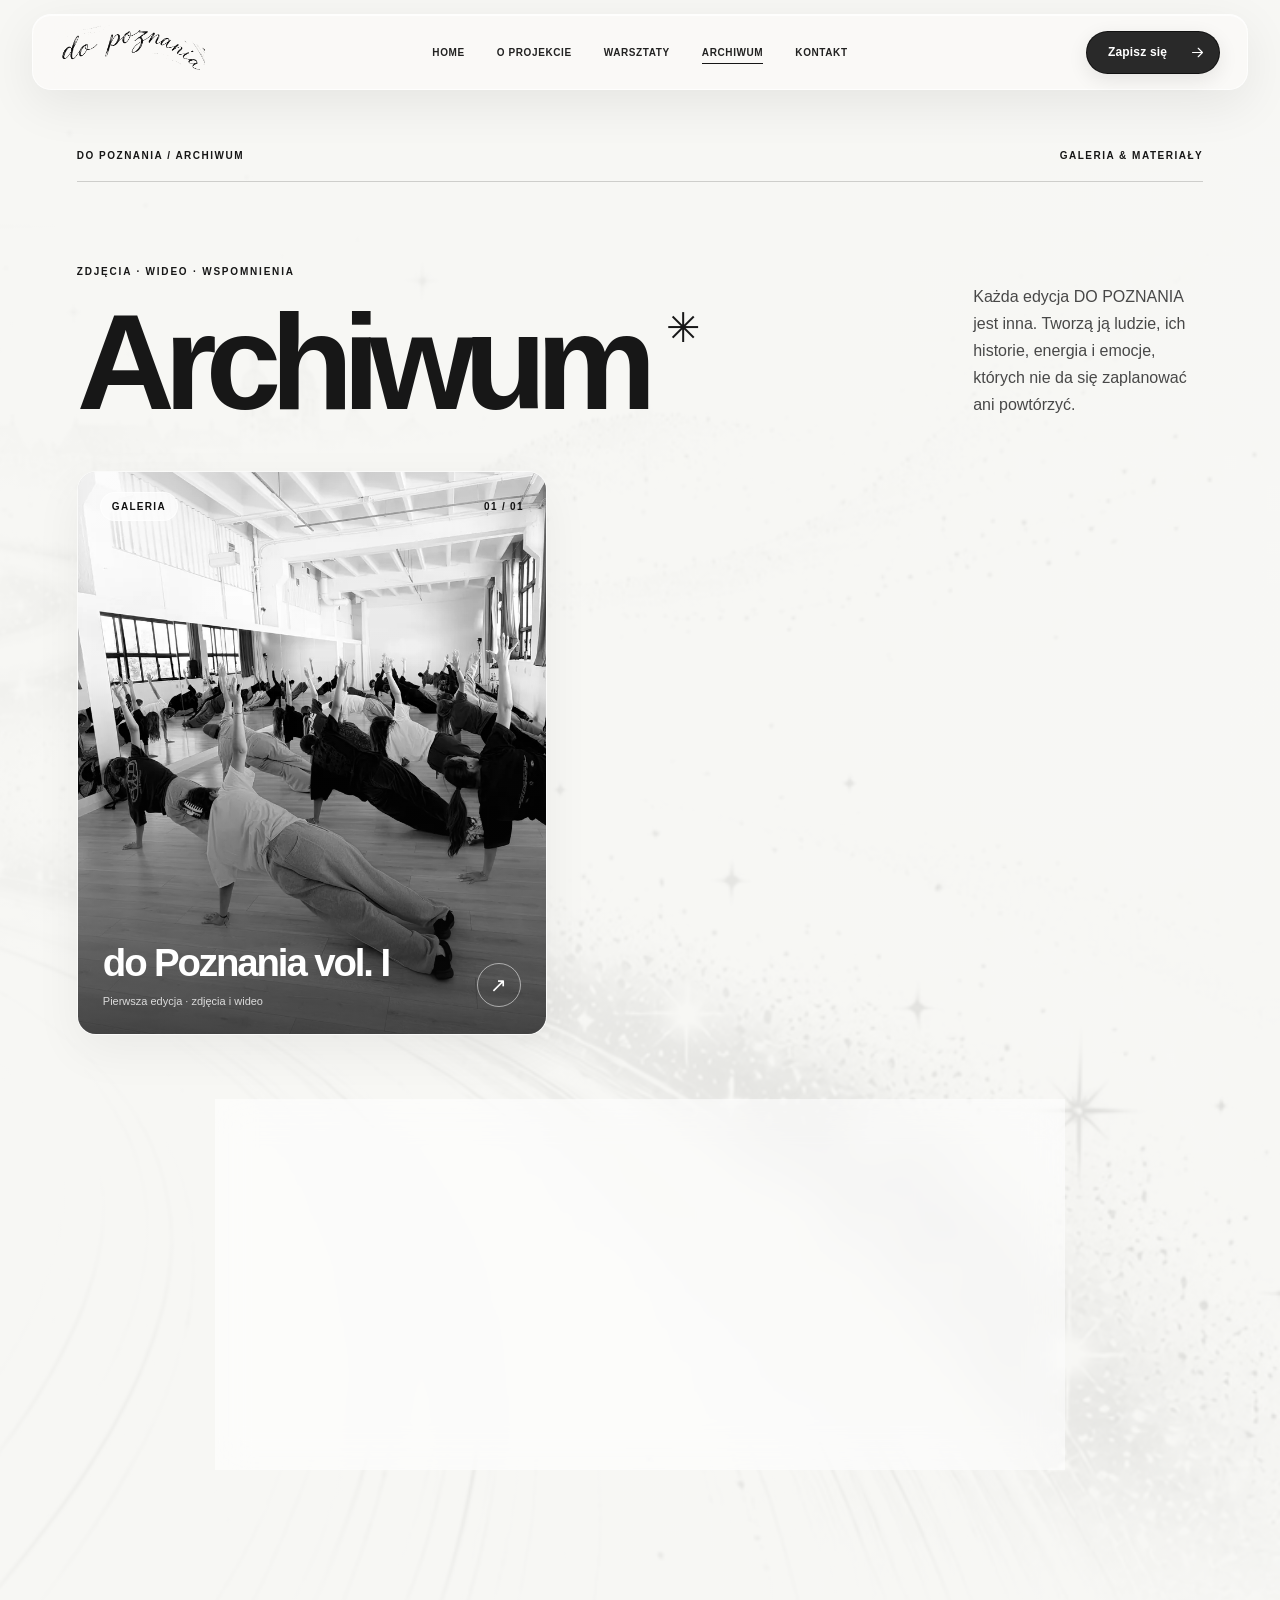
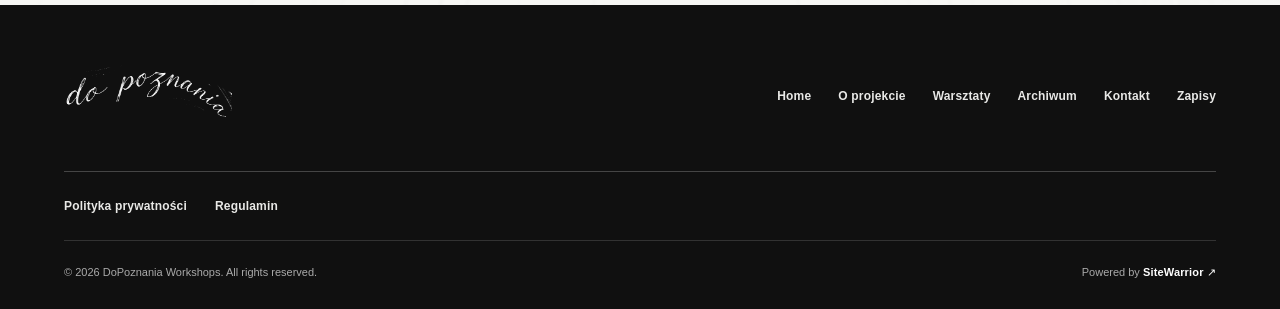
==== commit 19b8d085: "Update archiwum.html" ====
--- a/archiwum.html
+++ b/archiwum.html
@@ -1,6 +1,7 @@
-<!doctype html><html lang="pl"><head><meta charset="utf-8"><meta name="viewport" content="width=device-width,initial-scale=1"><title>Archiwum — do Poznania</title><meta name="description" content="Archiwum zdjęć i filmów z edycji do Poznania."><link rel="stylesheet" href="styles.css"><link rel="stylesheet" href="archive.css"></head><body class="archive-page">
-<header class="header archive-header"><a class="brand" href="./index.html#start" aria-label="do Poznania — strona główna"><img class="logo-art" src="assets/original-logo-extracted.png" alt="do Poznania"></a><nav class="header__nav" aria-label="Nawigacja główna"><a href="./index.html#start">HOME</a><a href="./o-projekcie.html">O PROJEKCIE</a><a href="./index.html#upcoming">WARSZTATY</a><a href="./archiwum.html" class="active" aria-current="page">ARCHIWUM</a><a href="./index.html#contact">KONTAKT</a></nav><div class="header__right"><a class="header__cta" href="./index.html#zapisz-sie"><span>Zapisz się</span><svg viewBox="0 0 24 24" fill="none" aria-hidden="true"><path d="M5 12h14m-6-6 6 6-6 6" stroke="currentColor" stroke-width="1.6" stroke-linecap="round" stroke-linejoin="round"/></svg></a><button class="menu-btn" id="archiveMenuButton" aria-label="Otwórz menu" aria-expanded="false" aria-controls="archiveMenu"><i></i><i></i><span>MENU</span></button></div></header>
-<div class="archive-mobile-menu" id="archiveMenu" hidden><a href="./index.html">Home</a><a href="./o-projekcie.html">O projekcie</a><a href="./index.html#upcoming">Warsztaty</a><a href="./archiwum.html">Archiwum</a><a href="./index.html#contact">Kontakt</a><a href="./index.html#zapisz-sie">Zapisz się</a></div>
-<main class="archive-main"><div class="archive-ambient" aria-hidden="true"></div><div class="archive-shell"><div class="archive-topline"><span>DO POZNANIA / ARCHIWUM</span><span>GALERIA & MATERIAŁY</span></div><div id="archiveLanding" class="archive-landing"><header class="archive-intro"><div><span class="archive-kicker">ZDJĘCIA · WIDEO · WSPOMNIENIA</span><h1>Archiwum<span class="archive-title-star">✳</span></h1></div><p>Wybierz edycję i zobacz zdjęcia oraz filmy.</p></header><div class="edition-grid" id="editionGrid"></div><p class="archive-info">Zdjęcia i film z pierwszej edycji do Poznania vol. I.</p></div><section id="editionView" class="edition-view" hidden aria-live="polite"><div class="edition-toolbar"><button id="backToEditions" class="back-link" type="button">← Wszystkie edycje</button><span id="editionPosition">ARCHIWUM / EDYCJA</span></div><div class="edition-heading"><div><span class="archive-kicker">ARCHIWUM / WYBRANA EDYCJA</span><h2 id="editionTitle">Edycja</h2><p id="editionSubtitle"></p></div><div class="edition-counter"><span id="editionCount">00</span><small>MATERIAŁÓW</small></div></div><div class="gallery-controls"><div class="gallery-filters" role="group" aria-label="Filtruj materiały"><button data-filter="all" class="active" aria-pressed="true">Wszystko</button><button data-filter="photo" aria-pressed="false">Zdjęcia</button><button data-filter="video" aria-pressed="false">Wideo</button></div><span id="filterCount" class="filter-count"></span></div><div class="media-grid" id="mediaGrid"></div><div class="gallery-empty" id="galleryEmpty" hidden><span>✳</span><h3>Brak materiałów</h3><p>Ta edycja nie ma jeszcze plików w wybranej kategorii.</p></div></section></div></main>
-<footer class="site-footer"><div class="footer-main"><a class="footer-brand" href="./index.html#start"><img alt="do Poznania" src="./assets/logo-white-footer.png"></a><nav class="footer-links" aria-label="Nawigacja stopki"><a href="./index.html">Home</a><a href="./o-projekcie.html">O projekcie</a><a href="./index.html#upcoming">Warsztaty</a><a href="./archiwum.html">Archiwum</a><a href="./index.html#contact">Kontakt</a><a href="./index.html#zapisz-sie">Zapisy</a></nav></div><div class="footer-legal"><a href="./polityka-prywatnosci.html">Polityka prywatności</a><a href="./regulamin.html">Regulamin</a></div><div class="footer-bottom"><span>© 2026 DoPoznania Workshops. All rights reserved.</span><span>Powered by <a href="https://www.sitewarrior.eu/" target="_blank" rel="noopener noreferrer">SiteWarrior ↗</a></span></div></footer>
-<div class="lightbox" id="lightbox" hidden role="dialog" aria-modal="true" aria-label="Podgląd materiału"><div class="lightbox-bar"><span id="lightboxName">MATERIAŁ</span><button type="button" id="lightboxClose" aria-label="Zamknij podgląd">Zamknij ×</button></div><div class="lightbox-content" id="lightboxContent"></div><div class="lightbox-bottom"><button type="button" id="lightboxPrev">← Poprzedni</button><span id="lightboxIndex"></span><button type="button" id="lightboxNext">Następny →</button></div></div><script src="archive-data.js"></script><script src="archive.js"></script></body></html>
+<!DOCTYPE html>
+<html lang="pl"><head><meta charset="utf-8"/><meta content="width=device-width,initial-scale=1" name="viewport"/><title>Archiwum — do Poznania</title><meta content="Archiwum zdjęć i filmów z edycji do Poznania." name="description"/><link href="styles.css" rel="stylesheet"/><link href="archive.css" rel="stylesheet"/><style>.archive-editorial{max-width:850px;margin:65px auto 35px;padding:28px clamp(24px,4vw,60px);background:rgba(255,255,255,.58);border:1px solid rgba(255,255,255,.8);border-radius:24px;backdrop-filter:blur(18px)}.archive-editorial p{font-size:clamp(15px,1.45vw,19px);line-height:1.7;color:#222;margin:0 0 20px}</style></head><body class="archive-page">
+<header class="header archive-header"><a aria-label="do Poznania — strona główna" class="brand" href="./index.html#start"><img alt="do Poznania" class="logo-art" src="assets/original-logo-extracted.png"/></a><nav aria-label="Nawigacja główna" class="header__nav"><a href="./index.html#start">HOME</a><a href="./o-projekcie.html">O PROJEKCIE</a><a href="./warsztaty.html">WARSZTATY</a><a aria-current="page" class="active" href="./archiwum.html">ARCHIWUM</a><a href="./index.html#contact">KONTAKT</a></nav><div class="header__right"><a class="header__cta" href="./index.html#zapisz-sie"><span>Zapisz się</span><svg aria-hidden="true" fill="none" viewbox="0 0 24 24"><path d="M5 12h14m-6-6 6 6-6 6" stroke="currentColor" stroke-linecap="round" stroke-linejoin="round" stroke-width="1.6"></path></svg></a><button aria-controls="archiveMenu" aria-expanded="false" aria-label="Otwórz menu" class="menu-btn" id="archiveMenuButton"><i></i><i></i><span>MENU</span></button></div></header>
+<div class="archive-mobile-menu" hidden="" id="archiveMenu"><a href="./index.html">Home</a><a href="./o-projekcie.html">O projekcie</a><a href="./warsztaty.html">Warsztaty</a><a href="./archiwum.html">Archiwum</a><a href="./index.html#contact">Kontakt</a><a href="./index.html#zapisz-sie">Zapisz się</a></div>
+<main class="archive-main"><div aria-hidden="true" class="archive-ambient"></div><div class="archive-shell"><div class="archive-topline"><span>DO POZNANIA / ARCHIWUM</span><span>GALERIA &amp; MATERIAŁY</span></div><div class="archive-landing" id="archiveLanding"><header class="archive-intro"><div><span class="archive-kicker">ZDJĘCIA · WIDEO · WSPOMNIENIA</span><h1>Archiwum<span class="archive-title-star">✳</span></h1></div><p>Każda edycja DO POZNANIA jest inna. Tworzą ją ludzie, ich historie, energia i emocje, których nie da się zaplanować ani powtórzyć.</p></header><div class="edition-grid" id="editionGrid"></div><p class="archive-info"><div class="archive-editorial"><p>Archiwum to zapis naszych wspólnych doświadczeń. Miejsce, w którym zatrzymujemy fragmenty spotkań, wyjątkowe momenty na sali i wszystko to, co sprawia, że każda edycja staje się częścią większej historii.</p><p>Znajdziesz tutaj wspomnienia, kadry i materiały z minionych wydarzeń. Możesz zobaczyć, jak wyglądały nasze początki, poznać atmosferę projektu i przekonać się, co wspólnie tworzymy.</p><p>Bo choć warsztaty mają swój początek i koniec, doświadczenia, które z nich wynosimy, zostają z nami znacznie dłużej.</p></div></p></div><section aria-live="polite" class="edition-view" hidden="" id="editionView"><div class="edition-toolbar"><button class="back-link" id="backToEditions" type="button">← Wszystkie edycje</button><span id="editionPosition">ARCHIWUM / EDYCJA</span></div><div class="edition-heading"><div><span class="archive-kicker">ARCHIWUM / WYBRANA EDYCJA</span><h2 id="editionTitle">Edycja</h2><p id="editionSubtitle"></p></div><div class="edition-counter"><span id="editionCount">00</span><small>MATERIAŁÓW</small></div></div><div class="gallery-controls"><div aria-label="Filtruj materiały" class="gallery-filters" role="group"><button aria-pressed="true" class="active" data-filter="all">Wszystko</button><button aria-pressed="false" data-filter="photo">Zdjęcia</button><button aria-pressed="false" data-filter="video">Wideo</button></div><span class="filter-count" id="filterCount"></span></div><div class="media-grid" id="mediaGrid"></div><div class="gallery-empty" hidden="" id="galleryEmpty"><span>✳</span><h3>Brak materiałów</h3><p>Ta edycja nie ma jeszcze plików w wybranej kategorii.</p></div></section></div></main>
+<footer class="site-footer"><div class="footer-main"><a class="footer-brand" href="./index.html#start"><img alt="do Poznania" src="./assets/logo-white-footer.png"/></a><nav aria-label="Nawigacja stopki" class="footer-links"><a href="./index.html">Home</a><a href="./o-projekcie.html">O projekcie</a><a href="./warsztaty.html">Warsztaty</a><a href="./archiwum.html">Archiwum</a><a href="./index.html#contact">Kontakt</a><a href="./index.html#zapisz-sie">Zapisy</a></nav></div><div class="footer-legal"><a href="./polityka-prywatnosci.html">Polityka prywatności</a><a href="./regulamin.html">Regulamin</a></div><div class="footer-bottom"><span>© 2026 DoPoznania Workshops. All rights reserved.</span><span>Powered by <a href="https://www.sitewarrior.eu/" rel="noopener noreferrer" target="_blank">SiteWarrior ↗</a></span></div></footer>
+<div aria-label="Podgląd materiału" aria-modal="true" class="lightbox" hidden="" id="lightbox" role="dialog"><div class="lightbox-bar"><span id="lightboxName">MATERIAŁ</span><button aria-label="Zamknij podgląd" id="lightboxClose" type="button">Zamknij ×</button></div><div class="lightbox-content" id="lightboxContent"></div><div class="lightbox-bottom"><button id="lightboxPrev" type="button">← Poprzedni</button><span id="lightboxIndex"></span><button id="lightboxNext" type="button">Następny →</button></div></div><script src="archive-data.js"></script><script src="archive.js"></script></body></html>
--- a/styles.css
+++ b/styles.css
@@ -238,3 +238,19 @@
 .site-footer .footer-bottom a{font-size:11px;color:#fff}
 @media(max-width:900px){.chapter--hero .hero__inner{gap:20px;grid-template-columns:minmax(0,1.1fr) minmax(0,.9fr)}.chapter--hero .chapter__card h1{font-size:clamp(35px,5.4vw,55px)}.site-footer .footer-main{align-items:start}}
 @media(max-width:650px){.chapter--hero .hero__inner{display:flex;flex-direction:column;align-items:stretch;justify-content:center;gap:19px;min-height:75svh;width:100%}.chapter--hero .chapter__card{width:100%;max-width:calc(100vw - 85px);padding:23px 24px;align-self:flex-start}.chapter--hero .chapter__card h1{font-size:clamp(38px,10vw,54px)}.chapter--hero .hero-film{width:min(68vw,290px);max-width:none;align-self:flex-end;margin:0 14px 0 0}.hero-film__visual{aspect-ratio:16/9;border-radius:13px}.hero-film__meta{font-size:8px}.site-footer{padding-top:38px}.site-footer .footer-main{display:grid;gap:28px}.site-footer .footer-links{justify-content:flex-start;gap:14px 22px}.site-footer .footer-bottom{flex-direction:column}}
+
+/* V13 refined hero / glass and event composition */
+.chapter--hero .hero__inner{display:grid!important;grid-template-columns:minmax(0,1fr) minmax(0,1.16fr)!important;align-items:center!important;gap:clamp(24px,3vw,56px)!important;max-width:1480px!important;width:100%!important;padding:0!important;}
+.chapter--hero .chapter__card{width:100%!important;max-width:none!important;min-width:0!important;overflow:visible!important;box-sizing:border-box;backdrop-filter:blur(26px) saturate(110%)!important;}
+.chapter--hero .hero-film{width:100%!important;min-width:0!important;max-width:none!important;justify-self:stretch!important;}
+.chapter--hero .hero-film__visual{width:100%!important;aspect-ratio:16/9!important;max-height:none!important;}
+.chapter--hero .hero-film video{object-fit:cover!important;width:100%!important;height:100%!important;}
+.events-intro.chapter__card{max-width:none!important;width:100%!important;min-width:0!important;box-sizing:border-box;overflow:visible!important;}
+.chapter--workshops .events-layout{grid-template-columns:minmax(0,.83fr) minmax(0,2fr)!important;gap:clamp(20px,2.5vw,52px)!important;max-width:1700px!important;width:100%!important;}
+.chapter--workshops .events-gallery{min-width:0!important;grid-template-columns:repeat(2,minmax(0,1fr))!important;}
+.chapter--workshops .event-tile{min-width:0!important;}
+.chapter--workshops .event-tile__poster{display:block;overflow:hidden;}
+.chapter--workshops .event-tile__poster img{max-width:100%;object-fit:contain!important;}
+.consent a{font-weight:700;text-decoration:underline;text-underline-offset:3px}
+@media(max-width:1100px){.chapter--hero .hero__inner{grid-template-columns:1fr!important;gap:24px!important}.chapter--hero .hero-film{max-width:650px!important}.chapter--workshops .events-layout{grid-template-columns:1fr!important}.chapter--workshops .events-gallery{grid-template-columns:repeat(2,minmax(0,1fr))!important}}
+@media(max-width:600px){.chapter--hero .hero-film{max-width:100%!important}.chapter--workshops .events-gallery{grid-template-columns:1fr!important}.chapter--workshops .chapter__card{max-width:100%!important}}
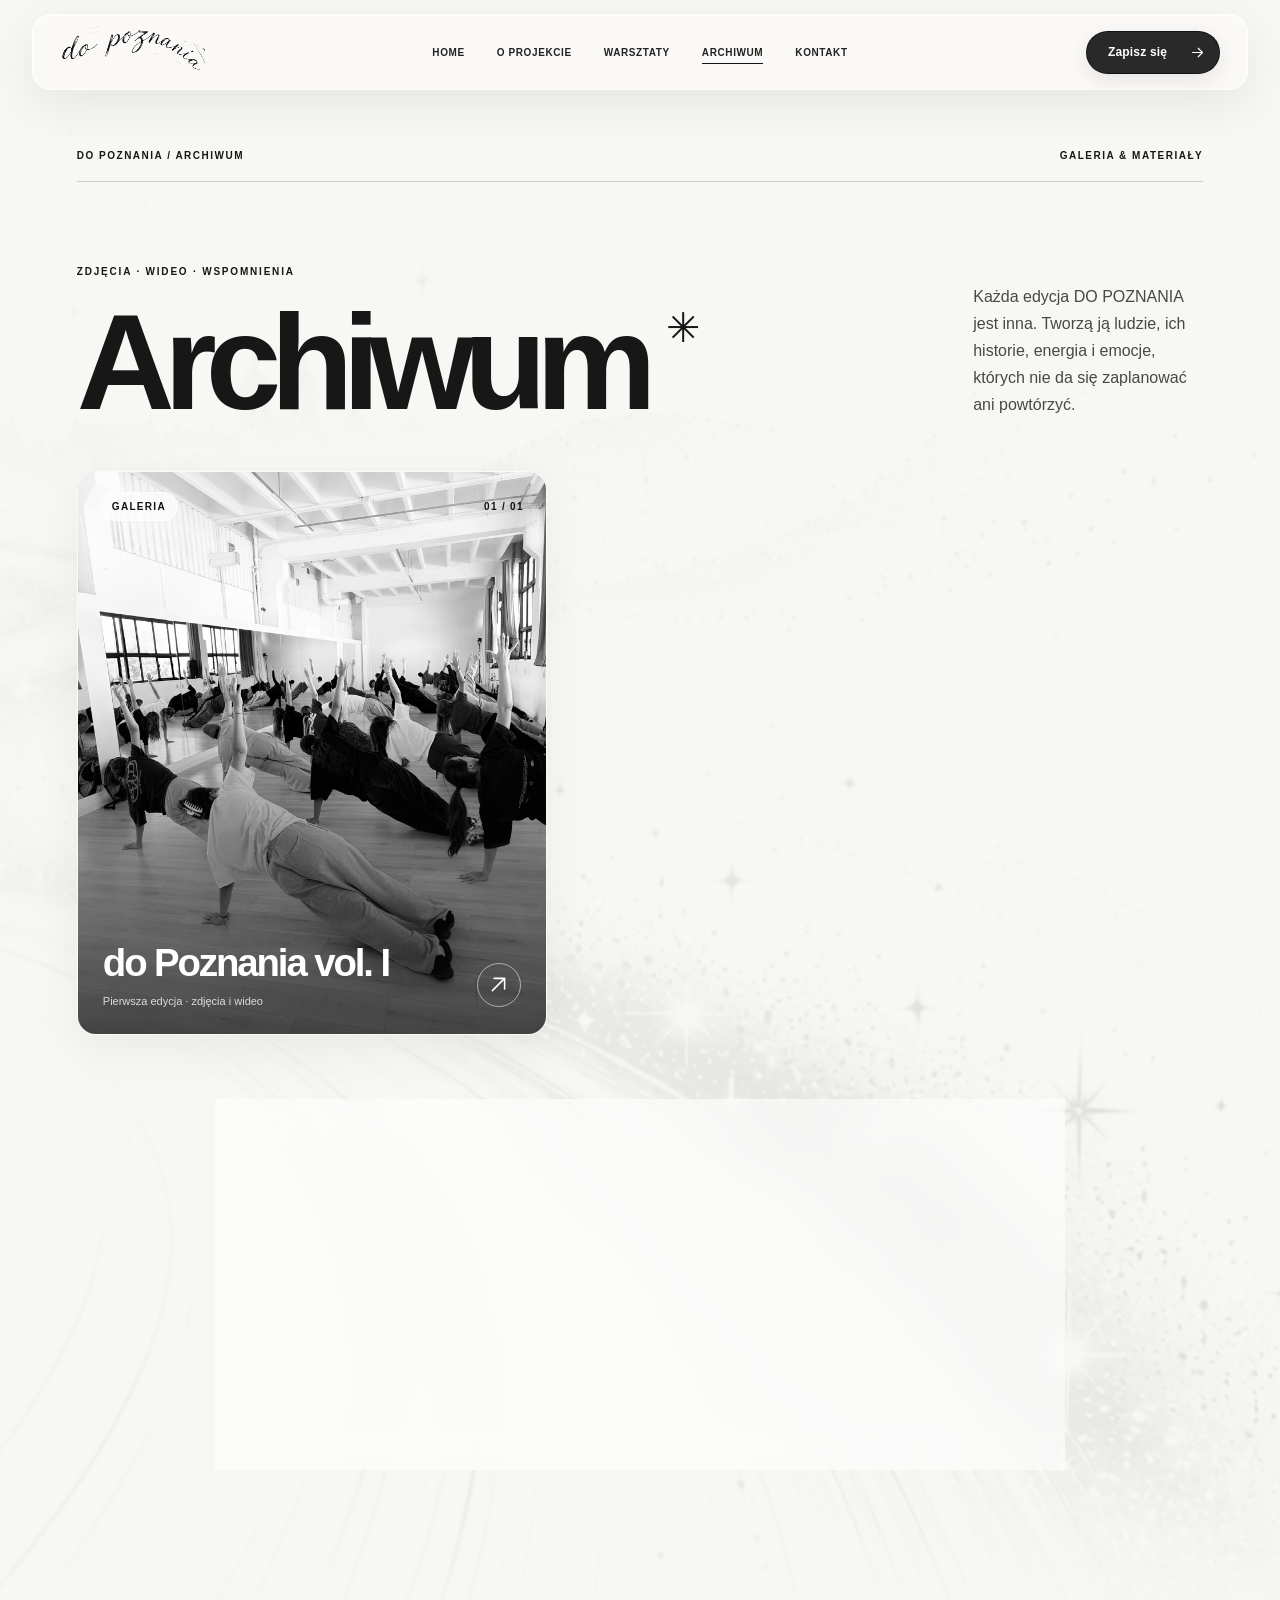
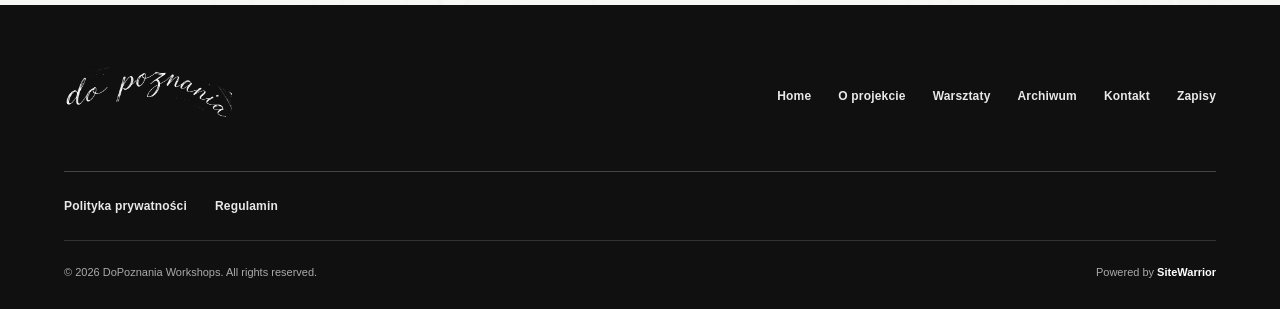
==== commit e69fc1b5: "Update archiwum.html" ====
--- a/archiwum.html
+++ b/archiwum.html
@@ -2,6 +2,6 @@
 <html lang="pl"><head><meta charset="utf-8"/><meta content="width=device-width,initial-scale=1" name="viewport"/><title>Archiwum — do Poznania</title><meta content="Archiwum zdjęć i filmów z edycji do Poznania." name="description"/><link href="styles.css" rel="stylesheet"/><link href="archive.css" rel="stylesheet"/><style>.archive-editorial{max-width:850px;margin:65px auto 35px;padding:28px clamp(24px,4vw,60px);background:rgba(255,255,255,.58);border:1px solid rgba(255,255,255,.8);border-radius:24px;backdrop-filter:blur(18px)}.archive-editorial p{font-size:clamp(15px,1.45vw,19px);line-height:1.7;color:#222;margin:0 0 20px}</style></head><body class="archive-page">
 <header class="header archive-header"><a aria-label="do Poznania — strona główna" class="brand" href="./index.html#start"><img alt="do Poznania" class="logo-art" src="assets/original-logo-extracted.png"/></a><nav aria-label="Nawigacja główna" class="header__nav"><a href="./index.html#start">HOME</a><a href="./o-projekcie.html">O PROJEKCIE</a><a href="./warsztaty.html">WARSZTATY</a><a aria-current="page" class="active" href="./archiwum.html">ARCHIWUM</a><a href="./index.html#contact">KONTAKT</a></nav><div class="header__right"><a class="header__cta" href="./index.html#zapisz-sie"><span>Zapisz się</span><svg aria-hidden="true" fill="none" viewbox="0 0 24 24"><path d="M5 12h14m-6-6 6 6-6 6" stroke="currentColor" stroke-linecap="round" stroke-linejoin="round" stroke-width="1.6"></path></svg></a><button aria-controls="archiveMenu" aria-expanded="false" aria-label="Otwórz menu" class="menu-btn" id="archiveMenuButton"><i></i><i></i><span>MENU</span></button></div></header>
 <div class="archive-mobile-menu" hidden="" id="archiveMenu"><a href="./index.html">Home</a><a href="./o-projekcie.html">O projekcie</a><a href="./warsztaty.html">Warsztaty</a><a href="./archiwum.html">Archiwum</a><a href="./index.html#contact">Kontakt</a><a href="./index.html#zapisz-sie">Zapisz się</a></div>
-<main class="archive-main"><div aria-hidden="true" class="archive-ambient"></div><div class="archive-shell"><div class="archive-topline"><span>DO POZNANIA / ARCHIWUM</span><span>GALERIA &amp; MATERIAŁY</span></div><div class="archive-landing" id="archiveLanding"><header class="archive-intro"><div><span class="archive-kicker">ZDJĘCIA · WIDEO · WSPOMNIENIA</span><h1>Archiwum<span class="archive-title-star">✳</span></h1></div><p>Każda edycja DO POZNANIA jest inna. Tworzą ją ludzie, ich historie, energia i emocje, których nie da się zaplanować ani powtórzyć.</p></header><div class="edition-grid" id="editionGrid"></div><p class="archive-info"><div class="archive-editorial"><p>Archiwum to zapis naszych wspólnych doświadczeń. Miejsce, w którym zatrzymujemy fragmenty spotkań, wyjątkowe momenty na sali i wszystko to, co sprawia, że każda edycja staje się częścią większej historii.</p><p>Znajdziesz tutaj wspomnienia, kadry i materiały z minionych wydarzeń. Możesz zobaczyć, jak wyglądały nasze początki, poznać atmosferę projektu i przekonać się, co wspólnie tworzymy.</p><p>Bo choć warsztaty mają swój początek i koniec, doświadczenia, które z nich wynosimy, zostają z nami znacznie dłużej.</p></div></p></div><section aria-live="polite" class="edition-view" hidden="" id="editionView"><div class="edition-toolbar"><button class="back-link" id="backToEditions" type="button">← Wszystkie edycje</button><span id="editionPosition">ARCHIWUM / EDYCJA</span></div><div class="edition-heading"><div><span class="archive-kicker">ARCHIWUM / WYBRANA EDYCJA</span><h2 id="editionTitle">Edycja</h2><p id="editionSubtitle"></p></div><div class="edition-counter"><span id="editionCount">00</span><small>MATERIAŁÓW</small></div></div><div class="gallery-controls"><div aria-label="Filtruj materiały" class="gallery-filters" role="group"><button aria-pressed="true" class="active" data-filter="all">Wszystko</button><button aria-pressed="false" data-filter="photo">Zdjęcia</button><button aria-pressed="false" data-filter="video">Wideo</button></div><span class="filter-count" id="filterCount"></span></div><div class="media-grid" id="mediaGrid"></div><div class="gallery-empty" hidden="" id="galleryEmpty"><span>✳</span><h3>Brak materiałów</h3><p>Ta edycja nie ma jeszcze plików w wybranej kategorii.</p></div></section></div></main>
-<footer class="site-footer"><div class="footer-main"><a class="footer-brand" href="./index.html#start"><img alt="do Poznania" src="./assets/logo-white-footer.png"/></a><nav aria-label="Nawigacja stopki" class="footer-links"><a href="./index.html">Home</a><a href="./o-projekcie.html">O projekcie</a><a href="./warsztaty.html">Warsztaty</a><a href="./archiwum.html">Archiwum</a><a href="./index.html#contact">Kontakt</a><a href="./index.html#zapisz-sie">Zapisy</a></nav></div><div class="footer-legal"><a href="./polityka-prywatnosci.html">Polityka prywatności</a><a href="./regulamin.html">Regulamin</a></div><div class="footer-bottom"><span>© 2026 DoPoznania Workshops. All rights reserved.</span><span>Powered by <a href="https://www.sitewarrior.eu/" rel="noopener noreferrer" target="_blank">SiteWarrior ↗</a></span></div></footer>
-<div aria-label="Podgląd materiału" aria-modal="true" class="lightbox" hidden="" id="lightbox" role="dialog"><div class="lightbox-bar"><span id="lightboxName">MATERIAŁ</span><button aria-label="Zamknij podgląd" id="lightboxClose" type="button">Zamknij ×</button></div><div class="lightbox-content" id="lightboxContent"></div><div class="lightbox-bottom"><button id="lightboxPrev" type="button">← Poprzedni</button><span id="lightboxIndex"></span><button id="lightboxNext" type="button">Następny →</button></div></div><script src="archive-data.js"></script><script src="archive.js"></script></body></html>
+<main class="archive-main"><div aria-hidden="true" class="archive-ambient"></div><div class="archive-shell"><div class="archive-topline"><span>DO POZNANIA / ARCHIWUM</span><span>GALERIA &amp; MATERIAŁY</span></div><div class="archive-landing" id="archiveLanding"><header class="archive-intro"><div><span class="archive-kicker">ZDJĘCIA · WIDEO · WSPOMNIENIA</span><h1>Archiwum<span class="archive-title-star">✳</span></h1></div><p>Każda edycja DO POZNANIA jest inna. Tworzą ją ludzie, ich historie, energia i emocje, których nie da się zaplanować ani powtórzyć.</p></header><div class="edition-grid" id="editionGrid"></div><p class="archive-info"><div class="archive-editorial"><p>Archiwum to zapis naszych wspólnych doświadczeń. Miejsce, w którym zatrzymujemy fragmenty spotkań, wyjątkowe momenty na sali i wszystko to, co sprawia, że każda edycja staje się częścią większej historii.</p><p>Znajdziesz tutaj wspomnienia, kadry i materiały z minionych wydarzeń. Możesz zobaczyć, jak wyglądały nasze początki, poznać atmosferę projektu i przekonać się, co wspólnie tworzymy.</p><p>Bo choć warsztaty mają swój początek i koniec, doświadczenia, które z nich wynosimy, zostają z nami znacznie dłużej.</p></div></p></div><section aria-live="polite" class="edition-view" hidden="" id="editionView"><div class="edition-toolbar"><button class="back-link" id="backToEditions" type="button"><svg class="dp-arrow dp-arrow--left" aria-hidden="true" viewBox="0 0 24 24" fill="none" xmlns="http://www.w3.org/2000/svg"><path d="M20 12H4m7-7-7 7 7 7" stroke="currentColor" stroke-width="1.8" stroke-linecap="round" stroke-linejoin="round"/></svg> Wszystkie edycje</button><span id="editionPosition">ARCHIWUM / EDYCJA</span></div><div class="edition-heading"><div><span class="archive-kicker">ARCHIWUM / WYBRANA EDYCJA</span><h2 id="editionTitle">Edycja</h2><p id="editionSubtitle"></p></div><div class="edition-counter"><span id="editionCount">00</span><small>MATERIAŁÓW</small></div></div><div class="gallery-controls"><div aria-label="Filtruj materiały" class="gallery-filters" role="group"><button aria-pressed="true" class="active" data-filter="all">Wszystko</button><button aria-pressed="false" data-filter="photo">Zdjęcia</button><button aria-pressed="false" data-filter="video">Wideo</button></div><span class="filter-count" id="filterCount"></span></div><div class="media-grid" id="mediaGrid"></div><div class="gallery-empty" hidden="" id="galleryEmpty"><span>✳</span><h3>Brak materiałów</h3><p>Ta edycja nie ma jeszcze plików w wybranej kategorii.</p></div></section></div></main>
+<footer class="site-footer"><div class="footer-main"><a class="footer-brand" href="./index.html#start"><img alt="do Poznania" src="./assets/logo-white-footer.png"/></a><nav aria-label="Nawigacja stopki" class="footer-links"><a href="./index.html">Home</a><a href="./o-projekcie.html">O projekcie</a><a href="./warsztaty.html">Warsztaty</a><a href="./archiwum.html">Archiwum</a><a href="./index.html#contact">Kontakt</a><a href="./index.html#zapisz-sie">Zapisy</a></nav></div><div class="footer-legal"><a href="./polityka-prywatnosci.html">Polityka prywatności</a><a href="./regulamin.html">Regulamin</a></div><div class="footer-bottom"><span>© 2026 DoPoznania Workshops. All rights reserved.</span><span>Powered by <a href="https://www.sitewarrior.eu/" rel="noopener noreferrer" target="_blank">SiteWarrior</a></span></div></footer>
+<div aria-label="Podgląd materiału" aria-modal="true" class="lightbox" hidden="" id="lightbox" role="dialog"><div class="lightbox-bar"><span id="lightboxName">MATERIAŁ</span><button aria-label="Zamknij podgląd" id="lightboxClose" type="button">Zamknij ×</button></div><div class="lightbox-content" id="lightboxContent"></div><div class="lightbox-bottom"><button id="lightboxPrev" type="button"><svg class="dp-arrow dp-arrow--left" aria-hidden="true" viewBox="0 0 24 24" fill="none" xmlns="http://www.w3.org/2000/svg"><path d="M20 12H4m7-7-7 7 7 7" stroke="currentColor" stroke-width="1.8" stroke-linecap="round" stroke-linejoin="round"/></svg> Poprzedni</button><span id="lightboxIndex"></span><button id="lightboxNext" type="button">Następny <svg class="dp-arrow dp-arrow--right" aria-hidden="true" viewBox="0 0 24 24" fill="none" xmlns="http://www.w3.org/2000/svg"><path d="M4 12h16m-7-7 7 7-7 7" stroke="currentColor" stroke-width="1.8" stroke-linecap="round" stroke-linejoin="round"/></svg></button></div></div><script src="archive-data.js"></script><script src="archive.js"></script></body></html>
--- a/styles.css
+++ b/styles.css
@@ -254,3 +254,125 @@
 .consent a{font-weight:700;text-decoration:underline;text-underline-offset:3px}
 @media(max-width:1100px){.chapter--hero .hero__inner{grid-template-columns:1fr!important;gap:24px!important}.chapter--hero .hero-film{max-width:650px!important}.chapter--workshops .events-layout{grid-template-columns:1fr!important}.chapter--workshops .events-gallery{grid-template-columns:repeat(2,minmax(0,1fr))!important}}
 @media(max-width:600px){.chapter--hero .hero-film{max-width:100%!important}.chapter--workshops .events-gallery{grid-template-columns:1fr!important}.chapter--workshops .chapter__card{max-width:100%!important}}
+
+/* V13.1 — avoid oversized heading crossing event card */
+.chapter--workshops .events-intro.chapter__card{min-width:0!important;overflow:hidden!important;isolation:isolate;}
+.chapter--workshops .events-intro #h-workshops{font-family:var(--sans);font-size:clamp(44px,4.3vw,76px)!important;line-height:1.04!important;letter-spacing:-.055em!important;max-width:100%!important;overflow-wrap:normal;word-break:normal;}
+.chapter--workshops .events-intro .eyebrow{font-size:10px;letter-spacing:.12em;}
+.chapter--workshops .events-intro .chapter__body{max-width:100%;}
+@media(max-width:1100px){.chapter--workshops .events-intro #h-workshops{font-size:clamp(42px,6.2vw,68px)!important;}}
+@media(max-width:600px){.chapter--workshops .events-intro #h-workshops{font-size:clamp(42px,12vw,62px)!important;}}
+
+/* V13.2 — mobile registration must determine its own document height.
+   The previous @media(max-width:540px) `.chapter { height:100svh }`
+   overwrote `.chapter--registration {height:auto}`, causing the form
+   to overflow into the footer. Keep the journey stages fullscreen, but
+   let the final registration chapter grow to fit all inputs. */
+.chapter.chapter--registration {
+  height: auto !important;
+  min-height: 100svh;
+  overflow: visible;
+  box-sizing: border-box;
+  align-items: stretch;
+  padding-bottom: clamp(84px, 12svh, 150px);
+}
+.chapter--registration .registration-layout {
+  height: auto;
+  min-height: 0;
+  align-items: center;
+  align-content: start;
+}
+.chapter--registration .registration-glass,
+.chapter--registration .registration-intro {
+  min-width: 0;
+  max-width: 100%;
+  height: auto;
+}
+.site-footer {
+  position: relative;
+  z-index: 3;
+  clear: both;
+}
+@media (max-width: 920px) {
+  .chapter.chapter--registration {
+    padding-top: 116px;
+    padding-bottom: 110px;
+  }
+  .chapter--registration .registration-layout {
+    display: flex;
+    flex-direction: column;
+    align-items: stretch;
+    gap: 24px;
+    width: min(100%, 680px);
+  }
+  .chapter--registration .registration-intro,
+  .chapter--registration .registration-glass {
+    flex: none;
+    width: 100%;
+    max-width: 100%;
+  }
+}
+@media (max-width: 540px) {
+  .chapter.chapter--registration {
+    height: auto !important;
+    min-height: 100svh;
+    padding: 105px 22px 96px;
+  }
+  .chapter--registration .registration-layout {
+    gap: 20px;
+    margin: 0 auto;
+  }
+  .chapter--registration .registration-glass {
+    padding: 25px 20px;
+    border-radius: 20px !important;
+  }
+  .chapter--registration .registration-intro--glass {
+    padding: 26px 23px;
+  }
+  .chapter--registration .form-top {flex-wrap: wrap; row-gap: 10px;}
+  .chapter--registration .field input,
+  .chapter--registration .field textarea,
+  .chapter--registration .field select {
+    max-width: 100%;
+  }
+  .site-footer { margin-top: 0; }
+}
+
+
+/* V13.3 — compact, unobtrusive creator attribution; no giant arrow on mobile */
+.site-footer { overflow: hidden; }
+.site-footer .footer-bottom { align-items: baseline; }
+.site-footer .footer-bottom > span { min-width: 0; }
+.site-footer .footer-bottom a[href="https://www.sitewarrior.eu/"] {
+  display: inline;
+  position: static;
+  width: auto;
+  height: auto;
+  max-width: 100%;
+  padding: 0;
+  margin: 0;
+  font-family: inherit;
+  font-size: inherit !important;
+  font-weight: 600;
+  line-height: inherit;
+  letter-spacing: inherit;
+  text-decoration: none;
+  white-space: nowrap;
+}
+.site-footer .footer-bottom a[href="https://www.sitewarrior.eu/"]::before,
+.site-footer .footer-bottom a[href="https://www.sitewarrior.eu/"]::after { content: none !important; display: none !important; }
+@media (max-width: 650px) {
+  .site-footer { padding: 30px 22px 25px !important; min-height: 0 !important; }
+  .site-footer .footer-main { gap: 22px; padding-bottom: 22px; }
+  .site-footer .footer-legal { padding: 19px 0; }
+  .site-footer .footer-bottom { gap: 8px; padding-top: 17px; font-size: 11px; line-height: 1.6; }
+  .site-footer .footer-bottom a[href="https://www.sitewarrior.eu/"] { font-size: 11px !important; }
+}
+
+/* V13.4: identical vector arrows in Safari iOS, Chrome and desktop */
+.dp-arrow{display:inline-block;width:1.05em;height:1.05em;flex:0 0 auto;vertical-align:-.12em;overflow:visible;color:inherit;stroke:none;transform:none;line-height:1;}
+.chapter__link .dp-arrow,.header__cta .dp-arrow,.event-tile__info .dp-arrow,.submit-cta .dp-arrow{width:1.2em;height:1.2em;}
+.hero-film__play .dp-arrow{width:20px;height:20px;}
+.overlay nav a .dp-arrow{width:22px;height:22px;margin-left:auto;}
+.media-overlay .dp-arrow,.edition-card-bottom .dp-arrow{width:1.2em;height:1.2em;}
+@media(max-width:650px){.hero-film__play .dp-arrow{width:17px;height:17px}.overlay nav a .dp-arrow{width:18px;height:18px}}
--- a/archive.css
+++ b/archive.css
@@ -17,3 +17,8 @@
 .media-card:hover img{transform:scale(1.035)}
 @media(max-width:700px){.edition-grid{grid-template-columns:1fr}.edition-card{aspect-ratio:1.1}.media-grid{grid-template-columns:repeat(2,minmax(0,1fr))}}
 @media(max-width:420px){.media-grid{grid-template-columns:repeat(2,minmax(0,1fr));gap:8px}.media-card{aspect-ratio:3/4}.media-card .media-overlay{font-size:10px;padding:25px 10px 12px}.media-type{font-size:8px;top:8px;left:8px;padding:6px 8px}}
+
+/* V13.4 consistent SVG arrows in the archive */
+.dp-arrow{display:inline-block;width:1.05em;height:1.05em;vertical-align:-.12em;flex-shrink:0;color:inherit;overflow:visible;}
+.edition-card-bottom .dp-arrow{width:21px;height:21px;}
+.media-overlay .dp-arrow{width:17px;height:17px;}
